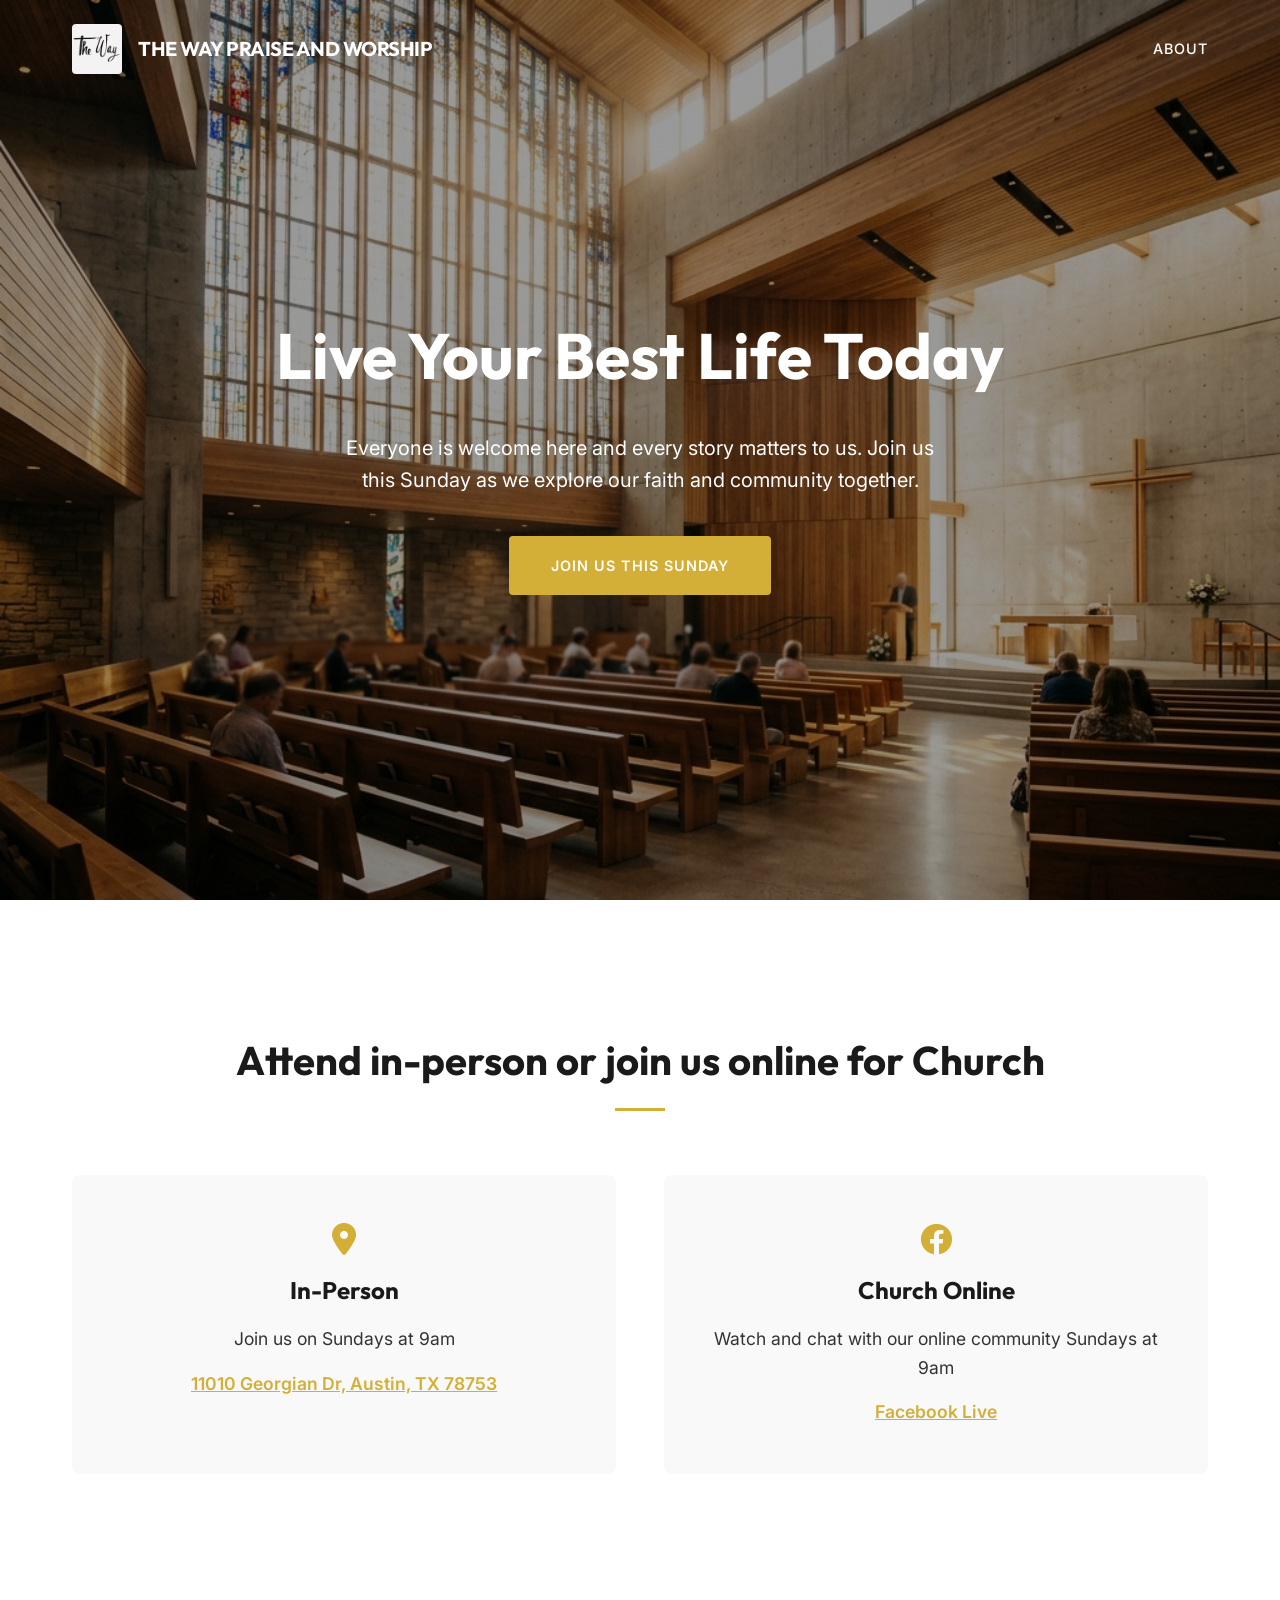
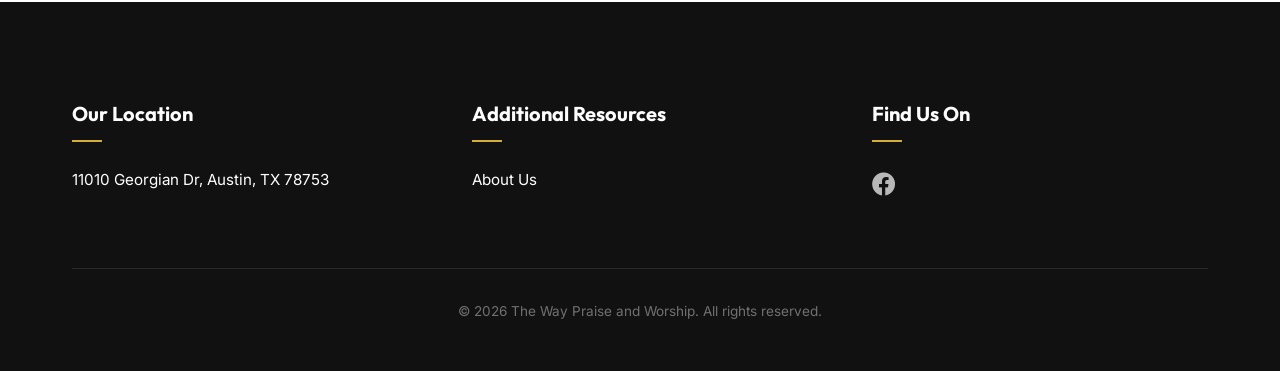
==== index.html @ 5c90290a "Added Dynamic Header" ====
<!DOCTYPE html>
<html lang="en">

<head>
    <meta charset="UTF-8">
    <meta name="viewport" content="width=device-width, initial-scale=1.0">
    <title>The Way Praise and Worship | A Community of Faith</title>
    <meta name="description"
        content="Welcome to The Way Praise and Worship. Join us for worship services, community events, and spiritual growth.">
    <link rel="icon" href="images/favicon/favicon.svg" type="image/svg+xml">
    <link rel="icon" href="images/favicon/favicon.png" type="image/png">
    <link rel="icon" href="images/favicon/favicon.ico">
    <link rel="apple-touch-icon" href="images/favicon/apple-touch-icon.png">
    <link rel="manifest" href="images/favicon/site.webmanifest">
    <link rel="stylesheet" href="styles.css">
    <!-- Font Awesome for social icons -->
    <link rel="stylesheet" href="https://cdnjs.cloudflare.com/ajax/libs/font-awesome/6.0.0/css/all.min.css">
</head>

<body>

    <header id="header">
        <div class="container">
            <nav>
                <a href="#home" class="logo">
                    <img src="images/logo/TheWayLogo.jpg" alt="The Way Praise and Worship Logo" class="logo-img">
                    <span>THE WAY PRAISE AND WORSHIP</span>
                </a>
                <ul class="nav-links">
                    <li><a href="about/index.html">About</a></li>
                </ul>
                <div class="menu-toggle" id="mobile-menu">
                    <i class="fas fa-bars"></i>
                </div>
            </nav>
        </div>
    </header>

    <main>
        <!-- Hero Section -->
        <section class="hero" id="home">
            <div class="container">
                <div class="hero-content">
                    <h1>Live Your Best Life Today</h1>
                    <p>Everyone is welcome here and every story matters to us. Join us this Sunday as we explore
                        our faith and community together.</p>
                    <div class="hero-btns">
                        <a href="#sermons" class="btn">Join Us This Sunday</a>
                    </div>
                </div>
            </div>
        </section>

        <!-- Sermon Times Section -->
        <section class="sermon-times" id="sermons">
            <div class="container">
                <div class="section-title">
                    <h2>Attend in-person or join us online for Church</h2>
                    <span></span>
                </div>
                <div class="times-grid">
                    <div class="time-card">
                        <i class="fa-solid fa-location-dot"
                            style="font-size: 2rem; color: var(--accent-color); margin-bottom: 1rem;"></i>
                        <h3>In-Person</h3>
                        <p>Join us on Sundays at 9am</p>
                        <p style="margin-top: 1rem;">
                            <a href="https://maps.app.goo.gl/FmkVEZk5YENj8SJJ7" target="_blank"
                                style="color: var(--accent-color); font-weight: 600; text-decoration: underline;">
                                11010 Georgian Dr, Austin, TX 78753
                            </a>
                        </p>
                    </div>
                    <div class="time-card">
                        <i class="fa-brands fa-facebook"
                            style="font-size: 2rem; color: var(--accent-color); margin-bottom: 1rem;"></i>
                        <h3>Church Online</h3>
                        <p>Watch and chat with our online community Sundays at 9am</p>
                        <p style="margin-top: 1rem;">
                            <a href="https://www.facebook.com/thewaypraise" target="_blank"
                                style="color: var(--accent-color); font-weight: 600; text-decoration: underline;">
                                Facebook Live
                            </a>
                        </p>
                    </div>
                </div>
            </div>
        </section>


    </main>

    <footer>
        <div class="container">
            <div class="footer-content">
                <div class="footer-col">
                    <h3>Our Location</h3>
                    <a href="https://maps.app.goo.gl/QuTGbRUTS7M2AZpp6" target="_blank" class="hidden-link">
                        11010 Georgian Dr, Austin, TX 78753
                    </a>
                </div>
                <div class="footer-col">
                    <h3>Additional Resources</h3>
                    <a href="about/index.html" class="hidden-link">About Us</a>
                </div>
                <div class="footer-col">
                    <h3>Find Us On</h3>
                    <div class="footer-social">
                        <a href="https://www.facebook.com/thewaypraise/" target="_blank">
                            <i class="fa-brands fa-facebook"></i>
                        </a>
                    </div>
                </div>
            </div>
            <div class="footer-bottom">
                <p>&copy; 2026 The Way Praise and Worship. All rights reserved.</p>
            </div>
        </div>
    </footer>

    <script src="script.js"></script>
</body>

</html>
---- styles.css ----
@import url('https://fonts.googleapis.com/css2?family=Inter:wght@300;400;500;600&family=Outfit:wght@300;400;600;700&display=swap');

:root {
    --primary-color: #1a1a1a;
    --accent-color: #d4af37;
    --text-color: #333333;
    --bg-color: #f9f9f9;
    --white: #ffffff;
    --hero-overlay: rgba(0, 0, 0, 0.4);
    --transition: all 0.3s cubic-bezier(0.4, 0, 0.2, 1);
    --max-width: 1200px;
}

* {
    margin: 0;
    padding: 0;
    box-sizing: border-box;
}

body {
    font-family: 'Inter', sans-serif;
    line-height: 1.6;
    color: var(--text-color);
    background-color: var(--bg-color);
    overflow-x: hidden;
}

h1, h2, h3 {
    font-family: 'Outfit', sans-serif;
    color: var(--primary-color);
}

a {
    text-decoration: none;
    color: inherit;
    transition: var(--transition);
}

ul {
    list-style: none;
}

img {
    max-width: 100%;
}

.container {
    max-width: var(--max-width);
    margin: 0 auto;
    padding: 0 2rem;
}

/* Header */
header {
    position: fixed;
    top: 0;
    left: 0;
    width: 100%;
    z-index: 1000;
    padding: 1.5rem 0;
    transition: var(--transition);
    background: transparent;
}

header.scrolled {
    background: var(--white);
    padding: 1rem 0;
    box-shadow: 0 2px 10px rgba(0,0,0,0.1);
}

nav {
    display: flex;
    justify-content: space-between;
    align-items: center;
}

.logo {
    display: flex;
    align-items: center;
    gap: 1rem;
    font-size: 1.25rem;
    font-weight: 700;
    font-family: 'Outfit', sans-serif;
    color: var(--white);
    letter-spacing: -0.5px;
}

.logo-img {
    height: 50px;
    width: auto;
    border-radius: 4px;
}

header.scrolled .logo {
    color: var(--primary-color);
}

.nav-links {
    display: flex;
    gap: 2rem;
}

.nav-links a {
    font-weight: 500;
    color: var(--white);
    font-size: 0.9rem;
    text-transform: uppercase;
    letter-spacing: 1px;
}

header.scrolled .nav-links a {
    color: var(--primary-color);
}

.nav-links a:hover {
    color: var(--accent-color);
}

/* Hero Section */
.hero {
    height: 100vh;
    background: linear-gradient(var(--hero-overlay), var(--hero-overlay)), url('church_hero.png');
    background-size: cover;
    background-position: center;
    display: flex;
    align-items: center;
    justify-content: center;
    text-align: center;
    color: var(--white);
}

.hero-about {
    background: linear-gradient(var(--hero-overlay), var(--hero-overlay)), url('images/about_hero.png');
    background-size: cover;
    background-position: center;
    height: 60vh;
}

.hero-content h1 {
    font-size: 4rem;
    margin-bottom: 1.5rem;
    color: var(--white);
    font-weight: 700;
}

.hero-content p {
    font-size: 1.25rem;
    margin-bottom: 2.5rem;
    max-width: 600px;
    margin-left: auto;
    margin-right: auto;
}

.btn {
    display: inline-block;
    padding: 1rem 2.5rem;
    background: var(--accent-color);
    color: var(--white);
    border-radius: 4px;
    font-weight: 600;
    text-transform: uppercase;
    letter-spacing: 1px;
    font-size: 0.9rem;
    border: 2px solid var(--accent-color);
}

.btn:hover {
    background: transparent;
    color: var(--white);
}

.btn-outline {
    background: transparent;
    border-color: var(--white);
}

.btn-outline:hover {
    background: var(--white);
    color: var(--primary-color);
}

/* Section Common */
section {
    padding: 8rem 0;
}

.section-title {
    text-align: center;
    margin-bottom: 4rem;
}

/* Compact sections for About page */
.about-beliefs, .about-story {
    padding: 5rem 0;
}

.section-title h2 {
    font-size: 2.5rem;
    margin-bottom: 1rem;
}

.section-title span {
    display: block;
    width: 50px;
    height: 3px;
    background: var(--accent-color);
    margin: 0 auto;
}

/* Sermon Times */
.sermon-times {
    background: var(--white);
}

.times-grid {
    display: grid;
    grid-template-columns: repeat(auto-fit, minmax(300px, 1fr));
    gap: 3rem;
}

.time-card {
    padding: 3rem;
    background: var(--bg-color);
    border-radius: 8px;
    text-align: center;
    transition: var(--transition);
}

.time-card:hover {
    transform: translateY(-10px);
    box-shadow: 0 10px 30px rgba(0,0,0,0.05);
}

.time-card h3 {
    font-size: 1.5rem;
    margin-bottom: 1rem;
}

.time-card p {
    font-size: 1.1rem;
    color: var(--text-color);
}

/* Social Section */
.social-section {
    background: var(--primary-color);
    color: var(--white);
    text-align: center;
}

.social-section h2 {
    color: var(--white);
}

.social-links {
    display: flex;
    justify-content: center;
    gap: 3rem;
    margin-top: 2rem;
}

.social-item {
    display: flex;
    flex-direction: column;
    align-items: center;
    gap: 1rem;
}

.social-icon {
    width: 80px;
    height: 80px;
    background: rgba(255,255,255,0.05);
    border-radius: 50%;
    display: flex;
    align-items: center;
    justify-content: center;
    font-size: 1.5rem;
    transition: var(--transition);
}

.social-item:hover .social-icon {
    background: var(--accent-color);
    transform: scale(1.1);
}

/* Contact Section */
.contact-container {
    display: grid;
    grid-template-columns: 1fr 1fr;
    gap: 4rem;
}

.contact-form {
    display: flex;
    flex-direction: column;
    gap: 1.5rem;
}

.form-group {
    display: flex;
    flex-direction: column;
    gap: 0.5rem;
}

.form-group label {
    font-weight: 600;
    font-size: 0.9rem;
}

.form-group input, .form-group textarea {
    padding: 1rem;
    border: 1px solid #ddd;
    border-radius: 4px;
    font-family: inherit;
    font-size: 1rem;
}

.form-group input:focus, .form-group textarea:focus {
    outline: none;
    border-color: var(--accent-color);
}

.contact-info {
    display: flex;
    flex-direction: column;
    gap: 2rem;
}

.info-item h3 {
    margin-bottom: 0.5rem;
}

/* Footer Refactor */
footer {
    padding: 6rem 0 3rem;
    background: #111;
    color: var(--white);
}

.footer-content {
    display: grid;
    grid-template-columns: repeat(auto-fit, minmax(280px, 1fr));
    gap: 4rem;
    margin-bottom: 4rem;
}

.footer-col h3 {
    color: var(--white);
    font-size: 1.25rem;
    margin-bottom: 1.5rem;
    position: relative;
    padding-bottom: 0.75rem;
}

.footer-col h3::after {
    content: '';
    position: absolute;
    left: 0;
    bottom: 0;
    width: 30px;
    height: 2px;
    background: var(--accent-color);
}

.footer-col p, .footer-col .hidden-link {
    color: rgba(255, 255, 255, 0.7);
    font-size: 0.95rem;
    line-height: 1.8;
}

.hidden-link {
    text-decoration: none !important;
    color: inherit !important;
}

.hidden-link:hover {
    color: var(--accent-color) !important;
}

.footer-social {
    display: flex;
    align-items: center;
    gap: 1rem;
    margin-top: 1rem;
}

.footer-social a {
    font-size: 1.5rem;
    color: rgba(255, 255, 255, 0.7);
    transition: var(--transition);
}

.footer-social a:hover {
    color: var(--accent-color);
    transform: translateY(-3px);
}

/* Truths Grid (About Page) */
.truths-grid {
    display: flex;
    flex-wrap: wrap;
    justify-content: center;
    gap: 2rem;
    margin-top: 3rem;
}

.truth-card {
    flex: 1 1 300px;
    max-width: 350px;
    background: var(--white);
    padding: 3rem 2rem;
    border-radius: 12px;
    box-shadow: 0 4px 20px rgba(0,0,0,0.03);
    border: 1px solid rgba(0,0,0,0.05);
    transition: var(--transition);
    display: flex;
    align-items: center;
    justify-content: center;
    text-align: center;
}

.truth-card:hover {
    transform: translateY(-5px);
    box-shadow: 0 10px 40px rgba(0,0,0,0.08);
    border-color: var(--accent-color);
}

.truth-card p {
    font-size: 1.15rem;
    font-weight: 500;
    color: var(--primary-color);
    margin: 0;
    line-height: 1.6;
}

.footer-bottom {
    padding-top: 2rem;
    border-top: 1px solid rgba(255, 255, 255, 0.1);
    text-align: center;
    color: rgba(255, 255, 255, 0.4);
    font-size: 0.85rem;
}

/* Mobile Menu Toggle */
.menu-toggle {
    display: none;
    font-size: 1.5rem;
    cursor: pointer;
    color: var(--white);
    transition: var(--transition);
}

header.scrolled .menu-toggle {
    color: var(--primary-color);
}

/* Responsive */
@media (max-width: 768px) {
    .menu-toggle {
        display: block;
    }

    .nav-links {
        position: absolute;
        top: 100%;
        left: 0;
        width: 100%;
        background: var(--white);
        flex-direction: column;
        gap: 0;
        box-shadow: 0 10px 15px rgba(0,0,0,0.1);
        max-height: 0;
        overflow: hidden;
        transition: all 0.4s cubic-bezier(0.4, 0, 0.2, 1);
        opacity: 0;
        pointer-events: none;
    }

    /* Transparent header needs dark text in mobile menu for readability */
    .nav-links a {
        color: var(--primary-color);
        padding: 1.5rem 2rem;
        width: 100%;
        border-bottom: 1px solid rgba(0,0,0,0.05);
    }

    .nav-links.active {
        max-height: 300px;
        opacity: 1;
        pointer-events: auto;
    }

    header:not(.scrolled) .nav-links {
        /* Optional: adjust background if header is transparent */
        background: var(--white);
    }

    .contact-container {
        grid-template-columns: 1fr;
    }
    .hero-content h1 {
        font-size: 2.5rem;
    }
    .footer-content {
        gap: 3rem;
        text-align: center;
    }
    .footer-col h3::after {
        left: 50%;
        transform: translateX(-50%);
    }
    .footer-social {
        justify-content: center;
    }
}
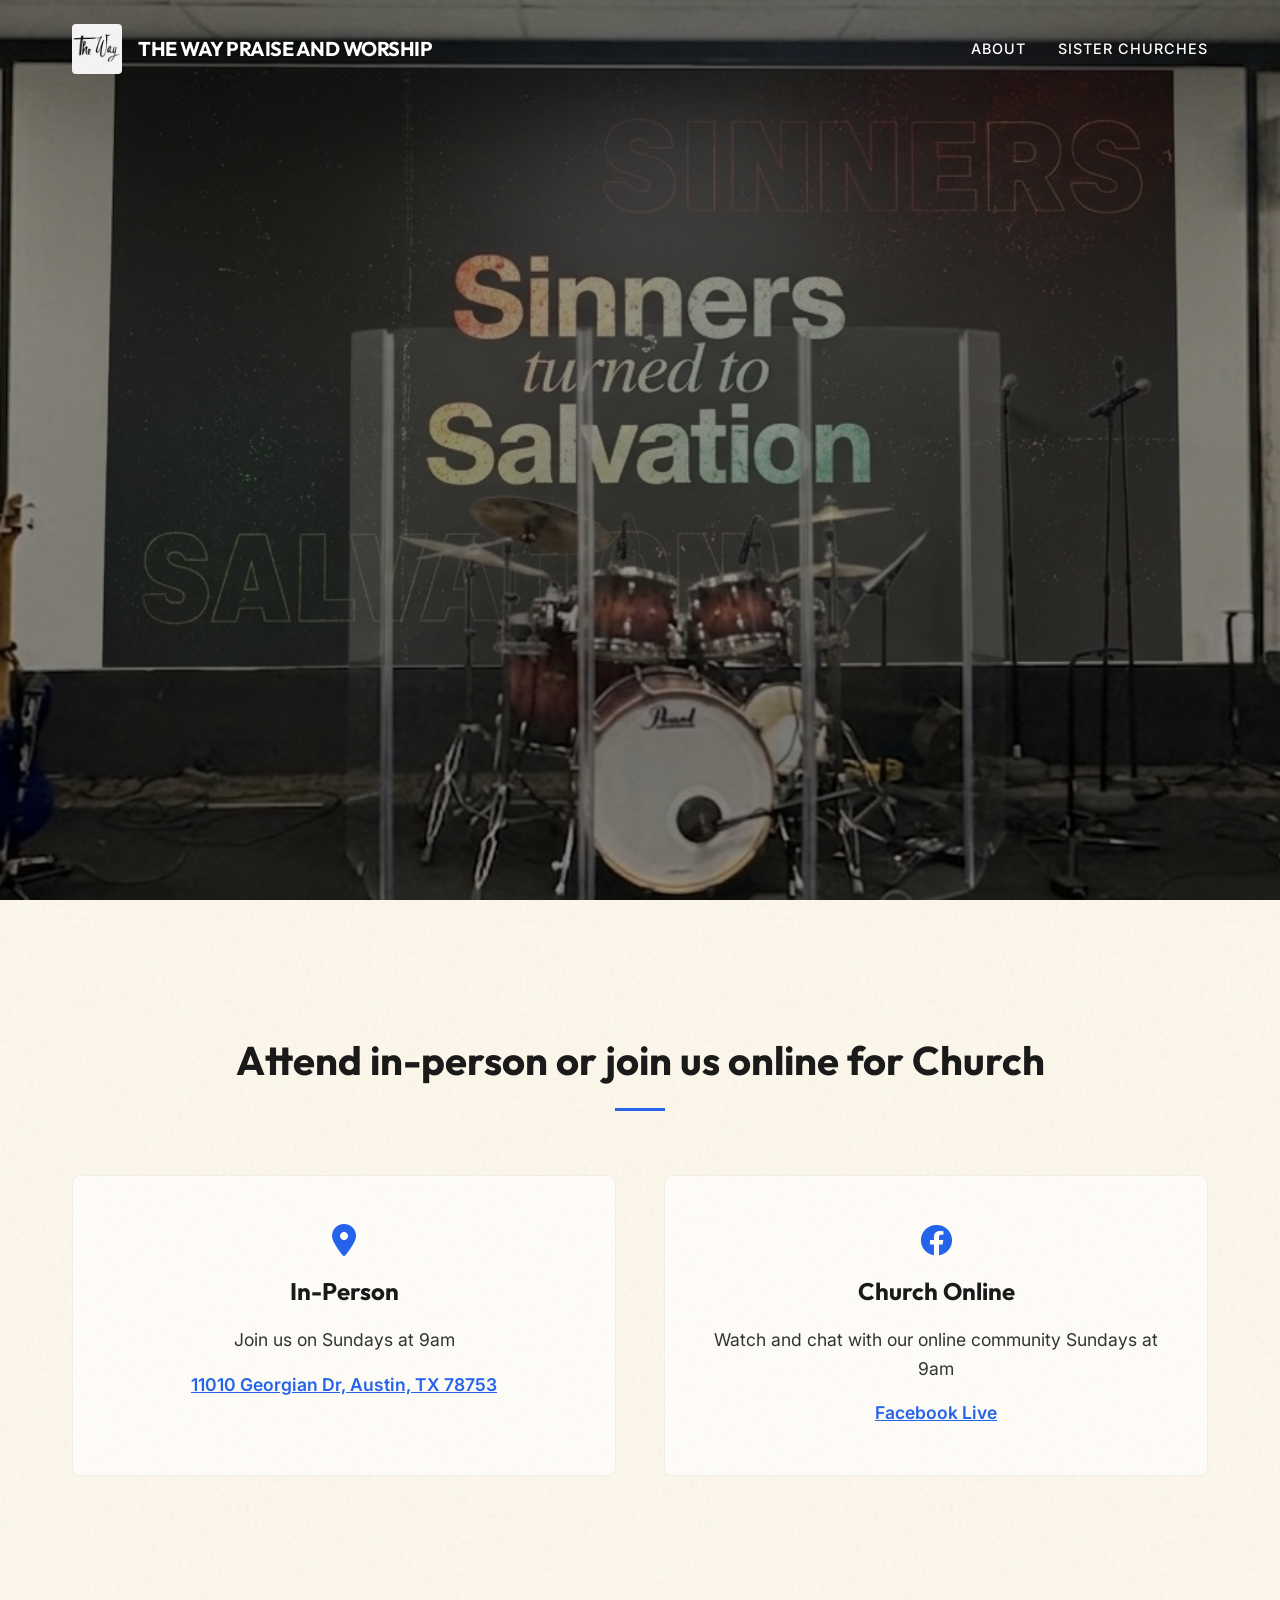
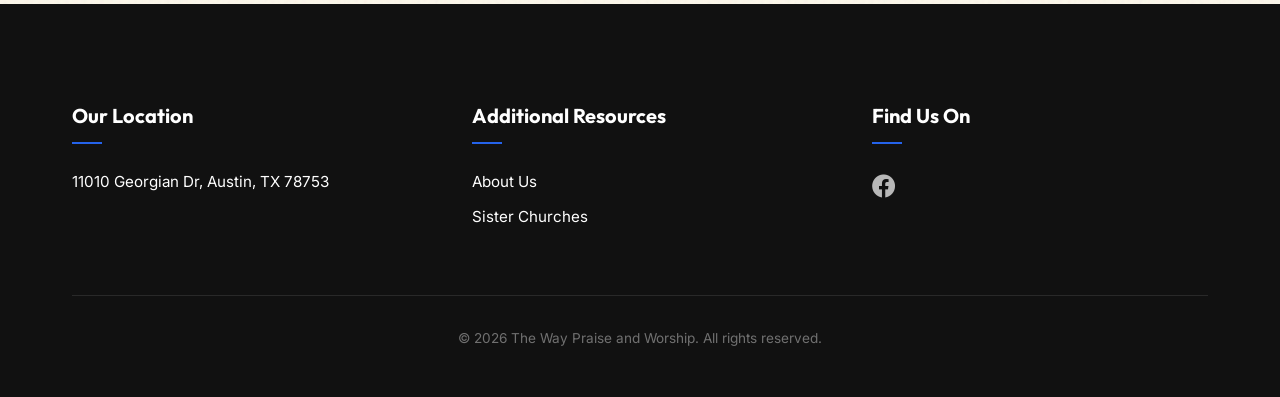
==== commit 50e5687b: "Changed background & url routing" ====
--- a/index.html
+++ b/index.html
@@ -27,7 +27,8 @@
                     <span>THE WAY PRAISE AND WORSHIP</span>
                 </a>
                 <ul class="nav-links">
-                    <li><a href="about/index.html">About</a></li>
+                    <li><a href="/about">About</a></li>
+                    <li><a href="/sister-churches">Sister Churches</a></li>
                 </ul>
                 <div class="menu-toggle" id="mobile-menu">
                     <i class="fas fa-bars"></i>
@@ -41,12 +42,12 @@
         <section class="hero" id="home">
             <div class="container">
                 <div class="hero-content">
-                    <h1>Live Your Best Life Today</h1>
+                    <!-- <h1>Live Your Best Life Today</h1>
                     <p>Everyone is welcome here and every story matters to us. Join us this Sunday as we explore
                         our faith and community together.</p>
                     <div class="hero-btns">
                         <a href="#sermons" class="btn">Join Us This Sunday</a>
-                    </div>
+                    </div> -->
                 </div>
             </div>
         </section>
@@ -59,7 +60,7 @@
                     <span></span>
                 </div>
                 <div class="times-grid">
-                    <div class="time-card">
+                    <div class="time-card reveal">
                         <i class="fa-solid fa-location-dot"
                             style="font-size: 2rem; color: var(--accent-color); margin-bottom: 1rem;"></i>
                         <h3>In-Person</h3>
@@ -71,7 +72,7 @@
                             </a>
                         </p>
                     </div>
-                    <div class="time-card">
+                    <div class="time-card reveal">
                         <i class="fa-brands fa-facebook"
                             style="font-size: 2rem; color: var(--accent-color); margin-bottom: 1rem;"></i>
                         <h3>Church Online</h3>
@@ -101,7 +102,8 @@
                 </div>
                 <div class="footer-col">
                     <h3>Additional Resources</h3>
-                    <a href="about/index.html" class="hidden-link">About Us</a>
+                    <a href="/about" class="hidden-link">About Us</a><br>
+                    <a href="/sister-churches" class="hidden-link" style="margin-top: 0.5rem; display: inline-block;">Sister Churches</a>
                 </div>
                 <div class="footer-col">
                     <h3>Find Us On</h3>
--- a/styles.css
+++ b/styles.css
@@ -2,13 +2,14 @@
 
 :root {
     --primary-color: #1a1a1a;
-    --accent-color: #d4af37;
+    --accent-color: #2563eb;
     --text-color: #333333;
     --bg-color: #f9f9f9;
     --white: #ffffff;
     --hero-overlay: rgba(0, 0, 0, 0.4);
     --transition: all 0.3s cubic-bezier(0.4, 0, 0.2, 1);
     --max-width: 1200px;
+    --parchment-bg: #fdf8eb url("data:image/svg+xml,%3Csvg viewBox='0 0 200 200' xmlns='http://www.w3.org/2000/svg'%3E%3Cfilter id='noiseFilter'%3E%3CfeTurbulence type='fractalNoise' baseFrequency='0.8' numOctaves='3' stitchTiles='stitch'/%3E%3C/filter%3E%3Crect width='100%25' height='100%25' filter='url(%23noiseFilter)' opacity='0.08'/%3E%3C/svg%3E");
 }
 
 * {
@@ -22,6 +23,7 @@
     line-height: 1.6;
     color: var(--text-color);
     background-color: var(--bg-color);
+    background: var(--parchment-bg);
     overflow-x: hidden;
 }
 
@@ -63,7 +65,7 @@
 }
 
 header.scrolled {
-    background: var(--white);
+    background: var(--parchment-bg);
     padding: 1rem 0;
     box-shadow: 0 2px 10px rgba(0,0,0,0.1);
 }
@@ -119,21 +121,40 @@
 /* Hero Section */
 .hero {
     height: 100vh;
-    background: linear-gradient(var(--hero-overlay), var(--hero-overlay)), url('church_hero.png');
+    background: linear-gradient(var(--hero-overlay), var(--hero-overlay)), url('images/scenes/stage.jpg');
     background-size: cover;
     background-position: center;
     display: flex;
-    align-items: center;
+    align-items: flex-end;
     justify-content: center;
     text-align: center;
     color: var(--white);
+    padding-bottom: 6vh;
 }
 
 .hero-about {
-    background: linear-gradient(var(--hero-overlay), var(--hero-overlay)), url('images/about_hero.png');
+    background: linear-gradient(var(--hero-overlay), var(--hero-overlay)), url('images/scenes/turf.jpg');
     background-size: cover;
     background-position: center;
     height: 60vh;
+}
+
+.hero-sister-churches {
+    background: linear-gradient(var(--hero-overlay), var(--hero-overlay)), url('images/scenes/sisterchurch.jpg');
+    background-size: cover;
+    background-position: center;
+    height: 60vh;
+    position: relative;
+}
+
+.hero-attribution {
+    position: absolute;
+    bottom: 15px;
+    right: 20px;
+    font-size: 0.8rem;
+    color: rgba(255, 255, 255, 0.7);
+    font-weight: 300;
+    pointer-events: none;
 }
 
 .hero-content h1 {
@@ -209,7 +230,7 @@
 
 /* Sermon Times */
 .sermon-times {
-    background: var(--white);
+    background: var(--parchment-bg);
 }
 
 .times-grid {
@@ -220,7 +241,8 @@
 
 .time-card {
     padding: 3rem;
-    background: var(--bg-color);
+    background: rgba(255, 255, 255, 0.6);
+    border: 1px solid rgba(0,0,0,0.05);
     border-radius: 8px;
     text-align: center;
     transition: var(--transition);
@@ -407,7 +429,7 @@
 .truth-card {
     flex: 1 1 300px;
     max-width: 350px;
-    background: var(--white);
+    background: rgba(255, 255, 255, 0.6);
     padding: 3rem 2rem;
     border-radius: 12px;
     box-shadow: 0 4px 20px rgba(0,0,0,0.03);
@@ -513,3 +535,15 @@
         justify-content: center;
     }
 }
+
+/* Scroll Reveal Animations */
+.reveal {
+    opacity: 0;
+    transform: translateY(100px) scale(0.95);
+    transition: all 1.2s cubic-bezier(0.175, 0.885, 0.32, 1.275);
+}
+
+.reveal.active {
+    opacity: 1;
+    transform: translateY(0) scale(1);
+}
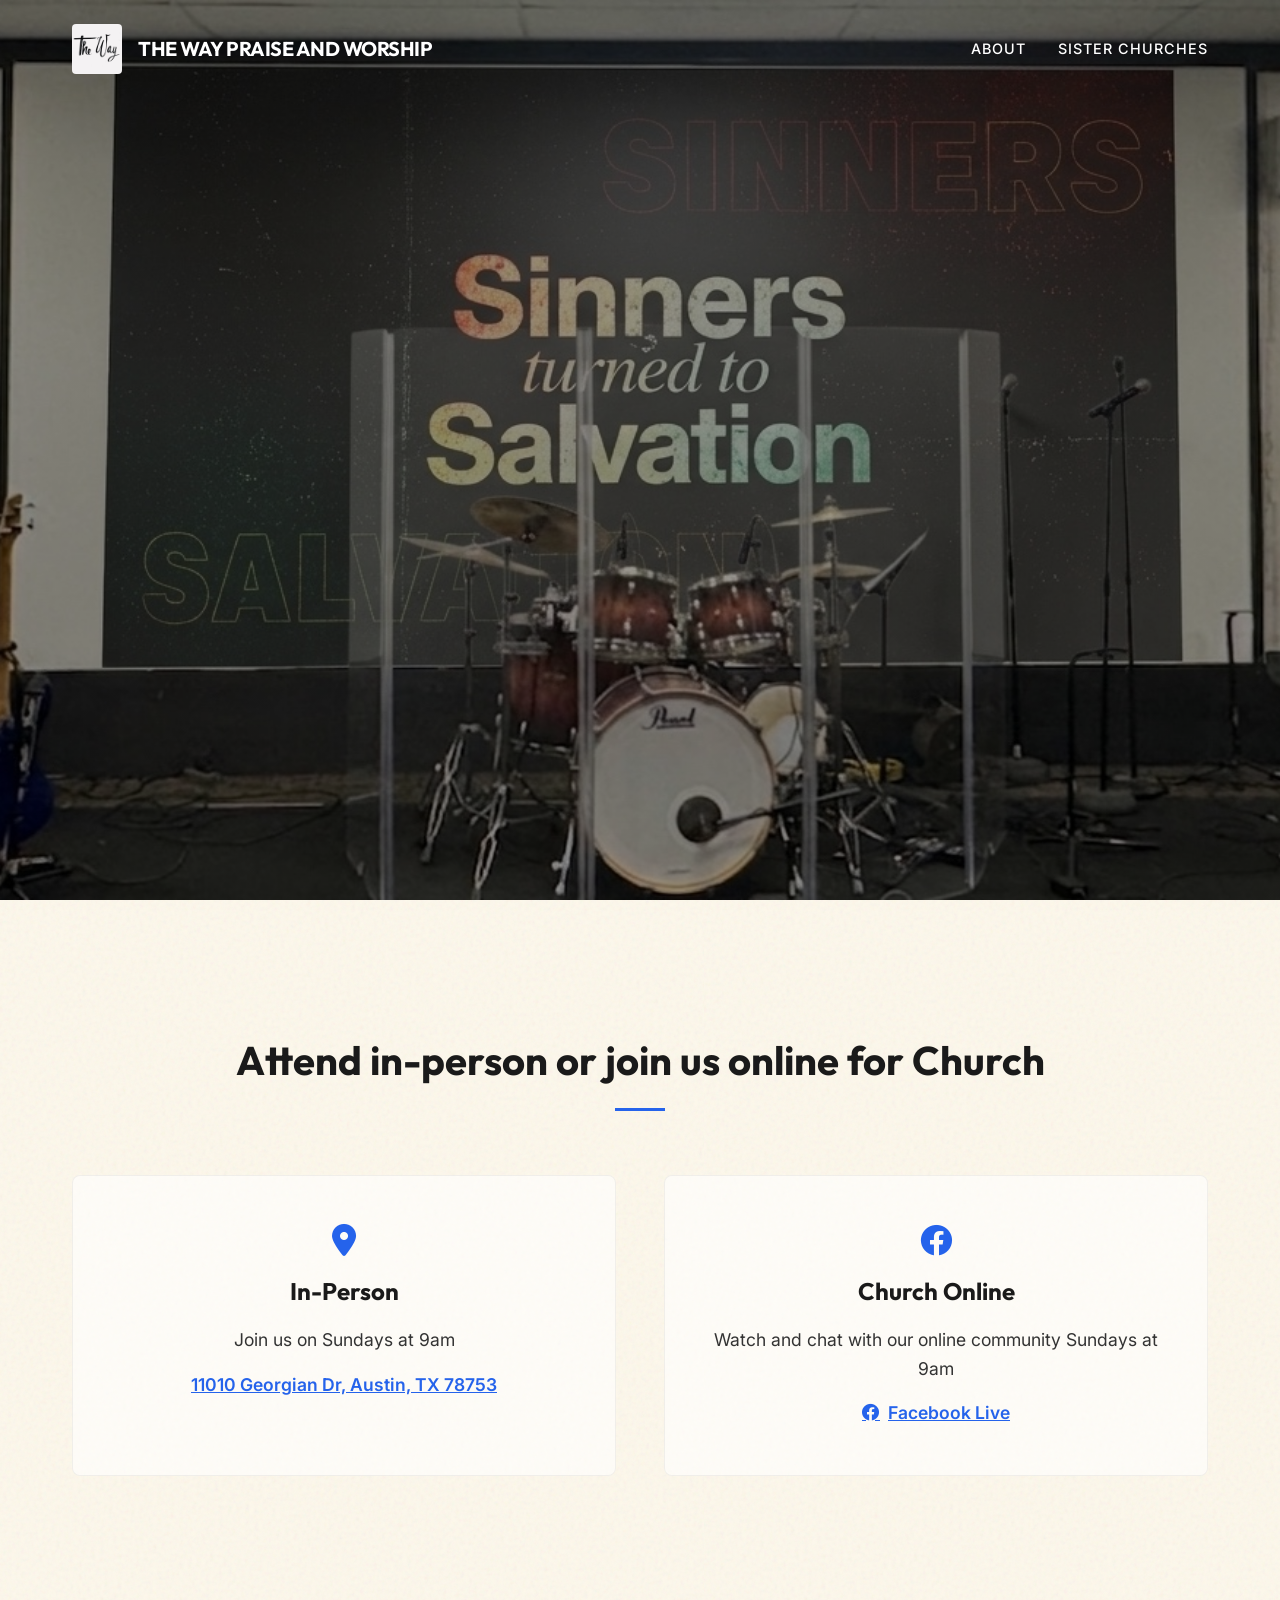
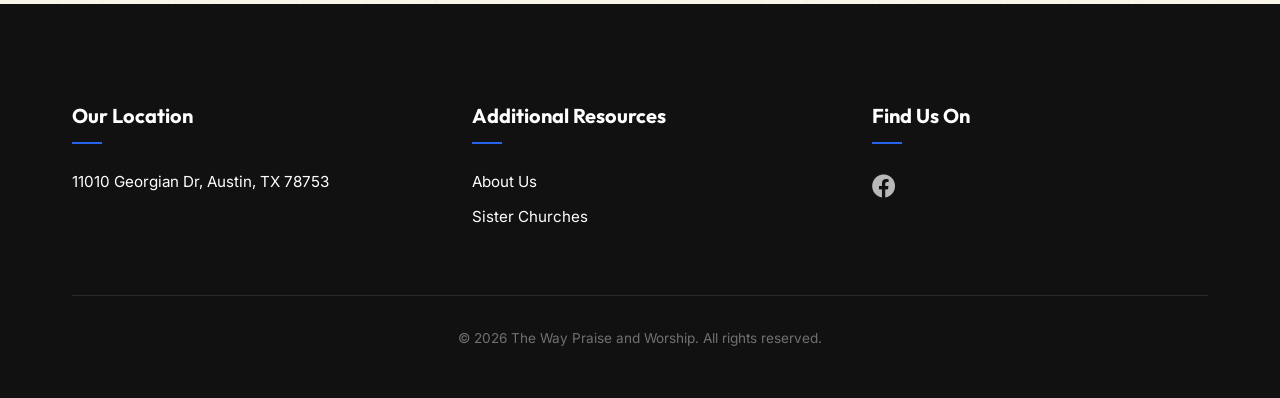
==== commit b13b124f: "facebook logo" ====
--- a/index.html
+++ b/index.html
@@ -79,8 +79,8 @@
                         <p>Watch and chat with our online community Sundays at 9am</p>
                         <p style="margin-top: 1rem;">
                             <a href="https://www.facebook.com/thewaypraise" target="_blank"
-                                style="color: var(--accent-color); font-weight: 600; text-decoration: underline;">
-                                Facebook Live
+                                style="color: var(--accent-color); font-weight: 600; text-decoration: underline; display: inline-flex; align-items: center; gap: 0.5rem;">
+                                <i class="fa-brands fa-facebook"></i> Facebook Live
                             </a>
                         </p>
                     </div>
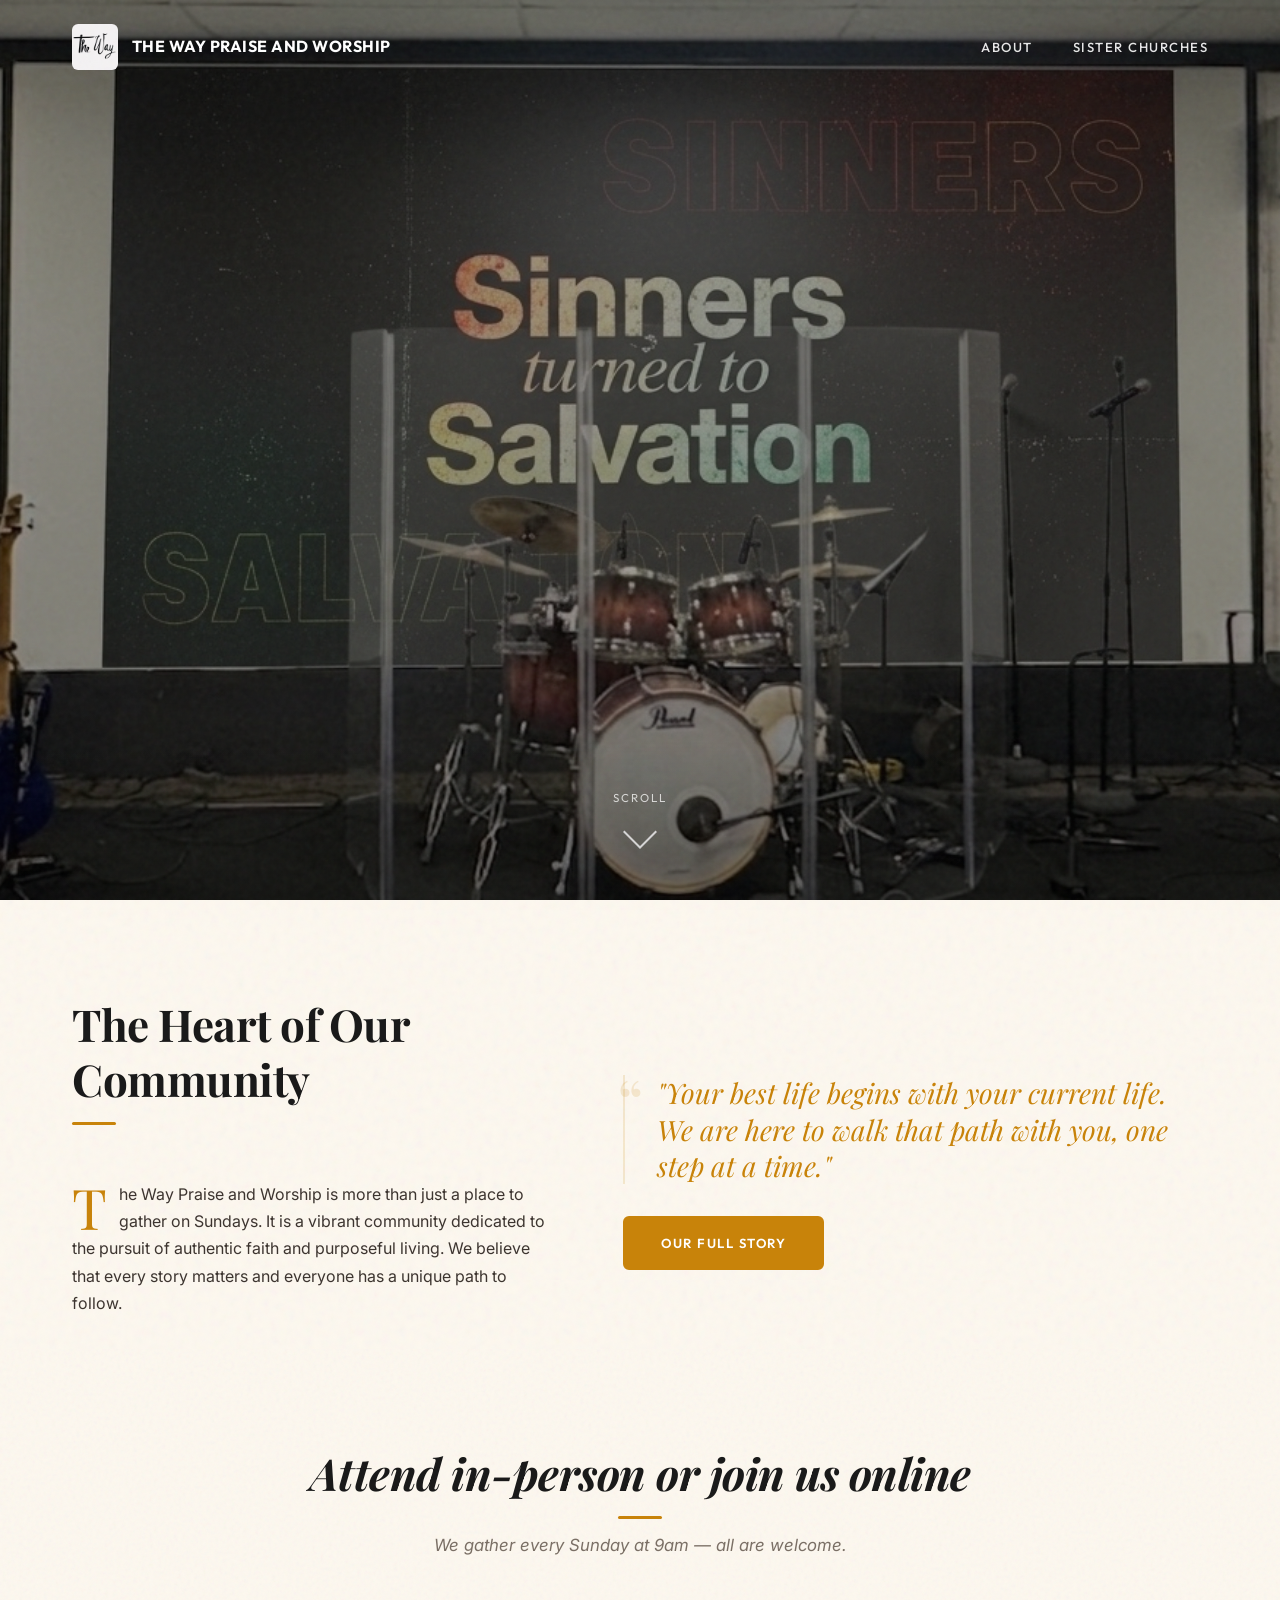
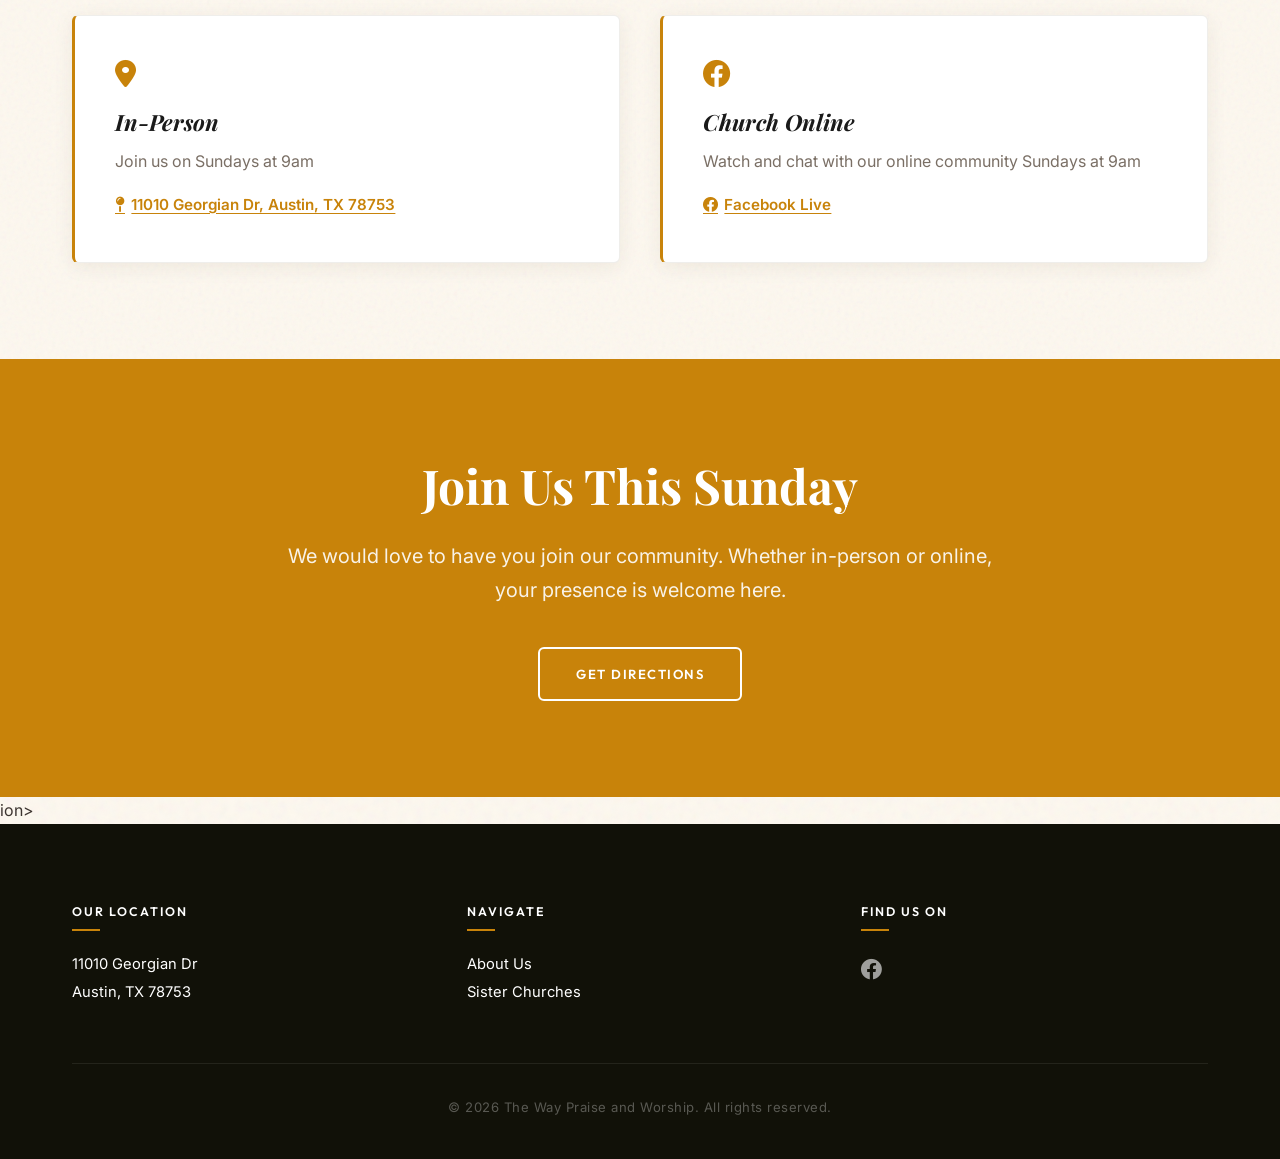
==== commit 7bf55e83: "Test antigravity kit" ====
--- a/index.html
+++ b/index.html
@@ -6,14 +6,13 @@
     <meta name="viewport" content="width=device-width, initial-scale=1.0">
     <title>The Way Praise and Worship | A Community of Faith</title>
     <meta name="description"
-        content="Welcome to The Way Praise and Worship. Join us for worship services, community events, and spiritual growth.">
+        content="Welcome to The Way Praise and Worship. Join us for worship services, community events, and spiritual growth in Austin, TX.">
     <link rel="icon" href="images/favicon/favicon.svg" type="image/svg+xml">
     <link rel="icon" href="images/favicon/favicon.png" type="image/png">
     <link rel="icon" href="images/favicon/favicon.ico">
     <link rel="apple-touch-icon" href="images/favicon/apple-touch-icon.png">
     <link rel="manifest" href="images/favicon/site.webmanifest">
     <link rel="stylesheet" href="styles.css">
-    <!-- Font Awesome for social icons -->
     <link rel="stylesheet" href="https://cdnjs.cloudflare.com/ajax/libs/font-awesome/6.0.0/css/all.min.css">
 </head>
 
@@ -22,7 +21,7 @@
     <header id="header">
         <div class="container">
             <nav>
-                <a href="#home" class="logo">
+                <a href="/" class="logo">
                     <img src="images/logo/TheWayLogo.jpg" alt="The Way Praise and Worship Logo" class="logo-img">
                     <span>THE WAY PRAISE AND WORSHIP</span>
                 </a>
@@ -38,56 +37,84 @@
     </header>
 
     <main>
-        <!-- Hero Section -->
+        <!-- Hero Section — image contains embedded text; scroll cue guides the reader down -->
         <section class="hero" id="home">
-            <div class="container">
-                <div class="hero-content">
-                    <!-- <h1>Live Your Best Life Today</h1>
-                    <p>Everyone is welcome here and every story matters to us. Join us this Sunday as we explore
-                        our faith and community together.</p>
-                    <div class="hero-btns">
-                        <a href="#sermons" class="btn">Join Us This Sunday</a>
-                    </div> -->
-                </div>
-            </div>
+            <a href="#sermons" class="scroll-cue" id="scroll-cue-btn">
+                <span>Scroll</span>
+                <div class="scroll-cue__chevron"></div>
+            </a>
         </section>
 
-        <!-- Sermon Times Section -->
-        <section class="sermon-times" id="sermons">
+        <!-- Mission & Heart Section -->
+        <section class="mission-heart">
             <div class="container">
-                <div class="section-title">
-                    <h2>Attend in-person or join us online for Church</h2>
-                    <span></span>
-                </div>
-                <div class="times-grid">
-                    <div class="time-card reveal">
-                        <i class="fa-solid fa-location-dot"
-                            style="font-size: 2rem; color: var(--accent-color); margin-bottom: 1rem;"></i>
-                        <h3>In-Person</h3>
-                        <p>Join us on Sundays at 9am</p>
-                        <p style="margin-top: 1rem;">
-                            <a href="https://maps.app.goo.gl/FmkVEZk5YENj8SJJ7" target="_blank"
-                                style="color: var(--accent-color); font-weight: 600; text-decoration: underline;">
-                                11010 Georgian Dr, Austin, TX 78753
-                            </a>
+                <div class="asymmetric-layout">
+                    <div class="reveal">
+                        <div class="section-title">
+                            <h2 style="font-style: normal;">The Heart of Our Community</h2>
+                            <span class="accent-bar"></span>
+                        </div>
+                        <p class="drop-cap">
+                            The Way Praise and Worship is more than just a place to gather on Sundays. It is a vibrant community dedicated to the pursuit of authentic faith and purposeful living. We believe that every story matters and everyone has a unique path to follow.
                         </p>
                     </div>
-                    <div class="time-card reveal">
-                        <i class="fa-brands fa-facebook"
-                            style="font-size: 2rem; color: var(--accent-color); margin-bottom: 1rem;"></i>
-                        <h3>Church Online</h3>
-                        <p>Watch and chat with our online community Sundays at 9am</p>
-                        <p style="margin-top: 1rem;">
-                            <a href="https://www.facebook.com/thewaypraise" target="_blank"
-                                style="color: var(--accent-color); font-weight: 600; text-decoration: underline; display: inline-flex; align-items: center; gap: 0.5rem;">
-                                <i class="fa-brands fa-facebook"></i> Facebook Live
-                            </a>
-                        </p>
+                    <div class="reveal">
+                        <blockquote class="floating-quote">
+                            "Your best life begins with your current life. We are here to walk that path with you, one step at a time."
+                        </blockquote>
+                        <div style="margin-top: 2rem;">
+                            <a href="/about" class="btn">Our Full Story</a>
+                        </div>
                     </div>
                 </div>
             </div>
         </section>
 
+        <!-- Service Times Section -->
+        <section class="sermon-times" id="sermons">
+            <div class="container">
+                <div class="section-title">
+                    <h2>Attend in-person or join us online</h2>
+                    <span class="accent-bar"></span>
+                    <p class="section-subtitle">We gather every Sunday at 9am — all are welcome.</p>
+                </div>
+                <div class="times-grid">
+                    <div class="time-card reveal">
+                        <i class="fa-solid fa-location-dot card-icon"></i>
+                        <h3>In-Person</h3>
+                        <p>Join us on Sundays at 9am</p>
+                        <a href="https://maps.app.goo.gl/FmkVEZk5YENj8SJJ7" target="_blank" class="card-link">
+                            <i class="fa-solid fa-map-pin"></i>
+                            11010 Georgian Dr, Austin, TX 78753
+                        </a>
+                    </div>
+                    <div class="time-card reveal">
+                        <i class="fa-brands fa-facebook card-icon"></i>
+                        <h3>Church Online</h3>
+                        <p>Watch and chat with our online community Sundays at 9am</p>
+                        <a href="https://www.facebook.com/thewaypraise" target="_blank" class="card-link">
+                            <i class="fa-brands fa-facebook"></i>
+                            Facebook Live
+                        </a>
+                    </div>
+                </div>
+            </div>
+        </section>
+
+        <!-- Join Us CTA -->
+        <section class="join-cta">
+            <div class="container">
+                <div class="reveal">
+                    <h2>Join Us This Sunday</h2>
+                    <p>
+                        We would love to have you join our community. Whether in-person or online, your presence is welcome here.
+                    </p>
+                    <a href="https://maps.app.goo.gl/FmkVEZk5YENj8SJJ7" target="_blank" class="btn btn-outline">
+                        Get Directions
+                    </a>
+                </div>
+            </div>
+        </section>ion>
 
     </main>
 
@@ -97,18 +124,18 @@
                 <div class="footer-col">
                     <h3>Our Location</h3>
                     <a href="https://maps.app.goo.gl/QuTGbRUTS7M2AZpp6" target="_blank" class="hidden-link">
-                        11010 Georgian Dr, Austin, TX 78753
+                        11010 Georgian Dr<br>Austin, TX 78753
                     </a>
                 </div>
                 <div class="footer-col">
-                    <h3>Additional Resources</h3>
-                    <a href="/about" class="hidden-link">About Us</a><br>
-                    <a href="/sister-churches" class="hidden-link" style="margin-top: 0.5rem; display: inline-block;">Sister Churches</a>
+                    <h3>Navigate</h3>
+                    <a href="/about" class="hidden-link">About Us</a>
+                    <a href="/sister-churches" class="hidden-link">Sister Churches</a>
                 </div>
                 <div class="footer-col">
                     <h3>Find Us On</h3>
                     <div class="footer-social">
-                        <a href="https://www.facebook.com/thewaypraise/" target="_blank">
+                        <a href="https://www.facebook.com/thewaypraise/" target="_blank" aria-label="Facebook">
                             <i class="fa-brands fa-facebook"></i>
                         </a>
                     </div>
--- a/styles.css
+++ b/styles.css
@@ -1,18 +1,32 @@
-@import url('https://fonts.googleapis.com/css2?family=Inter:wght@300;400;500;600&family=Outfit:wght@300;400;600;700&display=swap');
-
+@import url('https://fonts.googleapis.com/css2?family=Inter:wght@300;400;500;600&family=Outfit:wght@300;400;600;700&family=Playfair+Display:ital,wght@0,700;1,400&display=swap');
+
+/* =============================================
+   Design Tokens
+   ============================================= */
 :root {
-    --primary-color: #1a1a1a;
-    --accent-color: #2563eb;
-    --text-color: #333333;
-    --bg-color: #f9f9f9;
-    --white: #ffffff;
-    --hero-overlay: rgba(0, 0, 0, 0.4);
-    --transition: all 0.3s cubic-bezier(0.4, 0, 0.2, 1);
-    --max-width: 1200px;
-    --parchment-bg: #fdf8eb url("data:image/svg+xml,%3Csvg viewBox='0 0 200 200' xmlns='http://www.w3.org/2000/svg'%3E%3Cfilter id='noiseFilter'%3E%3CfeTurbulence type='fractalNoise' baseFrequency='0.8' numOctaves='3' stitchTiles='stitch'/%3E%3C/filter%3E%3Crect width='100%25' height='100%25' filter='url(%23noiseFilter)' opacity='0.08'/%3E%3C/svg%3E");
-}
-
-* {
+    --primary-color:  #1a1a1a;
+    --accent-color:   #c8830a;
+    --accent-light:   #f0a830;
+    --accent-dim:     rgba(200, 131, 10, 0.15);
+    --text-color:     #3d3530;
+    --text-muted:     #7a6f65;
+    --bg-color:       #fdf8ef;
+    --white:          #ffffff;
+    --hero-overlay:   rgba(0, 0, 0, 0.38);
+    --transition:     all 0.3s cubic-bezier(0.4, 0, 0.2, 1);
+    --max-width:      1200px;
+    --parchment-bg:   #fdf8ef url("data:image/svg+xml,%3Csvg viewBox='0 0 200 200' xmlns='http://www.w3.org/2000/svg'%3E%3Cfilter id='noiseFilter'%3E%3CfeTurbulence type='fractalNoise' baseFrequency='0.75' numOctaves='4' stitchTiles='stitch'/%3E%3C/filter%3E%3Crect width='100%25' height='100%25' filter='url(%23noiseFilter)' opacity='0.06'/%3E%3C/svg%3E");
+    --grain-overlay:  url("data:image/svg+xml,%3Csvg viewBox='0 0 200 200' xmlns='http://www.w3.org/2000/svg'%3E%3Cfilter id='noiseFilter'%3E%3CfeTurbulence type='fractalNoise' baseFrequency='0.65' numOctaves='3' stitchTiles='stitch'/%3E%3C/filter%3E%3Crect width='100%25' height='100%25' filter='url(%23noiseFilter)' opacity='0.04'/%3E%3C/svg%3E");
+    --card-shadow:    0 4px 20px rgba(60, 40, 10, 0.07);
+    --card-shadow-hover: 0 16px 40px rgba(60, 40, 10, 0.13);
+    --border-subtle:  1px solid rgba(60, 40, 10, 0.08);
+    --radius:         6px;
+}
+
+/* =============================================
+   Base Reset
+   ============================================= */
+*, *::before, *::after {
     margin: 0;
     padding: 0;
     box-sizing: border-box;
@@ -20,16 +34,29 @@
 
 body {
     font-family: 'Inter', sans-serif;
-    line-height: 1.6;
+    line-height: 1.7;
     color: var(--text-color);
-    background-color: var(--bg-color);
     background: var(--parchment-bg);
     overflow-x: hidden;
-}
-
-h1, h2, h3 {
-    font-family: 'Outfit', sans-serif;
+    position: relative;
+}
+
+body::after {
+    content: '';
+    position: fixed;
+    top: 0;
+    left: 0;
+    width: 100%;
+    height: 100%;
+    background-image: var(--grain-overlay);
+    pointer-events: none;
+    z-index: 9999;
+}
+
+h1, h2, h3, h4 {
+    font-family: 'Playfair Display', Georgia, serif;
     color: var(--primary-color);
+    line-height: 1.25;
 }
 
 a {
@@ -38,21 +65,94 @@
     transition: var(--transition);
 }
 
-ul {
-    list-style: none;
-}
-
-img {
-    max-width: 100%;
-}
-
+ul { list-style: none; }
+
+img { max-width: 100%; }
+
+/* =============================================
+   Layout
+   ============================================= */
 .container {
     max-width: var(--max-width);
     margin: 0 auto;
     padding: 0 2rem;
 }
 
-/* Header */
+section {
+    padding: 6rem 0;
+}
+
+/* =============================================
+   Typography Utilities
+   ============================================= */
+.section-title {
+    text-align: center;
+    margin-bottom: 3.5rem;
+}
+
+.section-title h2 {
+    font-size: clamp(1.9rem, 4vw, 2.75rem);
+    margin-bottom: 1rem;
+    font-style: italic;
+    font-weight: 700;
+    letter-spacing: -0.5px;
+}
+
+.section-title .accent-bar {
+    display: block;
+    width: 44px;
+    height: 3px;
+    background: var(--accent-color);
+    margin: 0 auto;
+    border-radius: 2px;
+}
+
+.section-subtitle {
+    font-size: 1.05rem;
+    color: var(--text-muted);
+    margin-top: 0.75rem;
+    font-style: italic;
+}
+
+/* =============================================
+   Buttons
+   ============================================= */
+.btn {
+    display: inline-block;
+    padding: 0.85rem 2.25rem;
+    background: var(--accent-color);
+    color: var(--white);
+    border-radius: var(--radius);
+    font-weight: 600;
+    font-family: 'Outfit', sans-serif;
+    text-transform: uppercase;
+    letter-spacing: 1.5px;
+    font-size: 0.82rem;
+    border: 2px solid var(--accent-color);
+    transition: var(--transition);
+}
+
+.btn:hover {
+    background: var(--accent-light);
+    color: var(--white);
+    border-color: var(--accent-light);
+    transform: translateY(-2px);
+    box-shadow: 0 8px 25px rgba(200, 131, 10, 0.2);
+}
+
+.btn-outline {
+    background: transparent;
+    border-color: var(--white);
+}
+
+.btn-outline:hover {
+    background: var(--white);
+    color: var(--primary-color);
+}
+
+/* =============================================
+   Header / Navigation
+   ============================================= */
 header {
     position: fixed;
     top: 0;
@@ -65,9 +165,10 @@
 }
 
 header.scrolled {
-    background: var(--parchment-bg);
+    background: var(--bg-color);
     padding: 1rem 0;
-    box-shadow: 0 2px 10px rgba(0,0,0,0.1);
+    box-shadow: 0 2px 20px rgba(60, 40, 10, 0.1);
+    border-bottom: 1px solid rgba(60, 40, 10, 0.06);
 }
 
 nav {
@@ -79,18 +180,19 @@
 .logo {
     display: flex;
     align-items: center;
-    gap: 1rem;
-    font-size: 1.25rem;
+    gap: 0.85rem;
+    font-size: 1rem;
     font-weight: 700;
     font-family: 'Outfit', sans-serif;
     color: var(--white);
-    letter-spacing: -0.5px;
+    letter-spacing: 0.5px;
+    text-transform: uppercase;
 }
 
 .logo-img {
-    height: 50px;
+    height: 46px;
     width: auto;
-    border-radius: 4px;
+    border-radius: var(--radius);
 }
 
 header.scrolled .logo {
@@ -99,136 +201,188 @@
 
 .nav-links {
     display: flex;
-    gap: 2rem;
+    gap: 2.5rem;
+    align-items: center;
 }
 
 .nav-links a {
+    font-family: 'Outfit', sans-serif;
     font-weight: 500;
-    color: var(--white);
-    font-size: 0.9rem;
+    color: rgba(255, 255, 255, 0.9);
+    font-size: 0.82rem;
     text-transform: uppercase;
-    letter-spacing: 1px;
+    letter-spacing: 1.5px;
+    position: relative;
+    padding-bottom: 3px;
+}
+
+.nav-links a::after {
+    content: '';
+    position: absolute;
+    bottom: 0;
+    left: 0;
+    width: 0;
+    height: 2px;
+    background: var(--accent-color);
+    transition: width 0.25s ease;
+}
+
+.nav-links a:hover::after,
+.nav-links a.active::after {
+    width: 100%;
+}
+
+.nav-links a:hover {
+    color: var(--white);
 }
 
 header.scrolled .nav-links a {
+    color: var(--text-muted);
+}
+
+header.scrolled .nav-links a:hover {
     color: var(--primary-color);
 }
 
-.nav-links a:hover {
+header.scrolled .nav-links a.active {
     color: var(--accent-color);
 }
 
-/* Hero Section */
+/* =============================================
+   Hero — Homepage (cinematic, no competing text)
+   ============================================= */
 .hero {
     height: 100vh;
-    background: linear-gradient(var(--hero-overlay), var(--hero-overlay)), url('images/scenes/stage.jpg');
+    background: linear-gradient(var(--hero-overlay), var(--hero-overlay)),
+                url('images/scenes/stage.jpg');
     background-size: cover;
     background-position: center;
     display: flex;
+    flex-direction: column;
+    align-items: center;
+    justify-content: flex-end;
+    color: var(--white);
+    padding-bottom: 3.5rem;
+    position: relative;
+}
+
+/* Subtle warm gradient at bottom to help scroll cue blend */
+.hero::after {
+    content: '';
+    position: absolute;
+    bottom: 0;
+    left: 0;
+    width: 100%;
+    height: 160px;
+    background: linear-gradient(to bottom, transparent, rgba(0,0,0,0.35));
+    pointer-events: none;
+}
+
+/* =============================================
+   Scroll Cue (homepage hero)
+   ============================================= */
+.scroll-cue {
+    position: relative;
+    z-index: 2;
+    display: flex;
+    flex-direction: column;
+    align-items: center;
+    gap: 0.5rem;
+    color: rgba(255, 255, 255, 0.75);
+    font-family: 'Outfit', sans-serif;
+    font-size: 0.72rem;
+    text-transform: uppercase;
+    letter-spacing: 2px;
+    cursor: pointer;
+    transition: var(--transition);
+}
+
+.scroll-cue:hover {
+    color: var(--white);
+}
+
+.scroll-cue span {
+    display: block;
+}
+
+.scroll-cue__chevron {
+    width: 24px;
+    height: 24px;
+    border-right: 2px solid currentColor;
+    border-bottom: 2px solid currentColor;
+    transform: rotate(45deg);
+    animation: bounceDown 1.8s ease-in-out infinite;
+    margin-top: 4px;
+}
+
+@keyframes bounceDown {
+    0%, 100% { transform: rotate(45deg) translateY(0); opacity: 0.75; }
+    50%       { transform: rotate(45deg) translateY(6px); opacity: 1; }
+}
+
+/* =============================================
+   Hero — Sub-pages
+   ============================================= */
+.hero-about,
+.hero-sister-churches {
+    height: 52vh;
+    min-height: 340px;
+    display: flex;
     align-items: flex-end;
-    justify-content: center;
-    text-align: center;
-    color: var(--white);
-    padding-bottom: 6vh;
+    justify-content: flex-start;
+    padding-bottom: 3rem;
+    position: relative;
 }
 
 .hero-about {
-    background: linear-gradient(var(--hero-overlay), var(--hero-overlay)), url('images/scenes/turf.jpg');
+    background: linear-gradient(to top, rgba(0,0,0,0.6) 0%, rgba(0,0,0,0.15) 60%),
+                url('../images/scenes/turf.jpg');
     background-size: cover;
     background-position: center;
-    height: 60vh;
 }
 
 .hero-sister-churches {
-    background: linear-gradient(var(--hero-overlay), var(--hero-overlay)), url('images/scenes/sisterchurch.jpg');
+    background: linear-gradient(to top, rgba(0,0,0,0.6) 0%, rgba(0,0,0,0.15) 60%),
+                url('../images/scenes/sisterchurch.jpg');
     background-size: cover;
     background-position: center;
-    height: 60vh;
+}
+
+.hero-content {
     position: relative;
+    z-index: 2;
+}
+
+.hero-content h1 {
+    font-size: clamp(2.5rem, 6vw, 4rem);
+    color: var(--white);
+    font-weight: 700;
+    font-style: italic;
+    text-shadow: 0 2px 20px rgba(0,0,0,0.4);
+    margin-bottom: 0.5rem;
+}
+
+.hero-content p {
+    font-size: 1.1rem;
+    color: rgba(255,255,255,0.85);
+    font-weight: 300;
+    text-shadow: 0 1px 8px rgba(0,0,0,0.4);
 }
 
 .hero-attribution {
     position: absolute;
-    bottom: 15px;
-    right: 20px;
-    font-size: 0.8rem;
-    color: rgba(255, 255, 255, 0.7);
+    bottom: 12px;
+    right: 18px;
+    font-size: 0.72rem;
+    color: rgba(255, 255, 255, 0.55);
     font-weight: 300;
     pointer-events: none;
-}
-
-.hero-content h1 {
-    font-size: 4rem;
-    margin-bottom: 1.5rem;
-    color: var(--white);
-    font-weight: 700;
-}
-
-.hero-content p {
-    font-size: 1.25rem;
-    margin-bottom: 2.5rem;
-    max-width: 600px;
-    margin-left: auto;
-    margin-right: auto;
-}
-
-.btn {
-    display: inline-block;
-    padding: 1rem 2.5rem;
-    background: var(--accent-color);
-    color: var(--white);
-    border-radius: 4px;
-    font-weight: 600;
-    text-transform: uppercase;
-    letter-spacing: 1px;
-    font-size: 0.9rem;
-    border: 2px solid var(--accent-color);
-}
-
-.btn:hover {
-    background: transparent;
-    color: var(--white);
-}
-
-.btn-outline {
-    background: transparent;
-    border-color: var(--white);
-}
-
-.btn-outline:hover {
-    background: var(--white);
-    color: var(--primary-color);
-}
-
-/* Section Common */
-section {
-    padding: 8rem 0;
-}
-
-.section-title {
-    text-align: center;
-    margin-bottom: 4rem;
-}
-
-/* Compact sections for About page */
-.about-beliefs, .about-story {
-    padding: 5rem 0;
-}
-
-.section-title h2 {
-    font-size: 2.5rem;
-    margin-bottom: 1rem;
-}
-
-.section-title span {
-    display: block;
-    width: 50px;
-    height: 3px;
-    background: var(--accent-color);
-    margin: 0 auto;
-}
-
-/* Sermon Times */
+    font-style: italic;
+}
+
+/* =============================================
+   Sermon / Service Times Section
+   ============================================= */
 .sermon-times {
     background: var(--parchment-bg);
 }
@@ -236,140 +390,352 @@
 .times-grid {
     display: grid;
     grid-template-columns: repeat(auto-fit, minmax(300px, 1fr));
-    gap: 3rem;
-}
-
+    gap: 2.5rem;
+}
+
+/* =============================================
+   Cards
+   ============================================= */
 .time-card {
-    padding: 3rem;
-    background: rgba(255, 255, 255, 0.6);
-    border: 1px solid rgba(0,0,0,0.05);
-    border-radius: 8px;
-    text-align: center;
-    transition: var(--transition);
+    padding: 2.75rem 2.5rem;
+    background: var(--white);
+    border: var(--border-subtle);
+    border-left: 3px solid var(--accent-color);
+    border-radius: var(--radius);
+    text-align: left;
+    transition: var(--transition);
+    box-shadow: var(--card-shadow);
+    position: relative;
+    overflow: hidden;
+}
+
+.time-card::before {
+    content: '';
+    position: absolute;
+    top: 0;
+    left: 0;
+    width: 3px;
+    height: 100%;
+    background: var(--accent-light);
+    opacity: 0;
+    transition: opacity 0.3s ease;
 }
 
 .time-card:hover {
-    transform: translateY(-10px);
-    box-shadow: 0 10px 30px rgba(0,0,0,0.05);
+    transform: translateY(-6px);
+    box-shadow: var(--card-shadow-hover);
+    border-left-color: var(--accent-light);
+}
+
+.time-card:hover::before {
+    opacity: 1;
+}
+
+.time-card .card-icon {
+    font-size: 1.75rem;
+    color: var(--accent-color);
+    margin-bottom: 1.25rem;
+    display: block;
 }
 
 .time-card h3 {
-    font-size: 1.5rem;
-    margin-bottom: 1rem;
+    font-size: 1.4rem;
+    margin-bottom: 0.75rem;
+    font-style: italic;
 }
 
 .time-card p {
+    font-size: 1rem;
+    color: var(--text-muted);
+    line-height: 1.7;
+}
+
+.time-card .card-link {
+    display: inline-flex;
+    align-items: center;
+    gap: 0.4rem;
+    color: var(--accent-color);
+    font-weight: 600;
+    font-size: 0.95rem;
+    margin-top: 1rem;
+    text-decoration: underline;
+    text-underline-offset: 3px;
+    transition: var(--transition);
+}
+
+.time-card .card-link:hover {
+    color: var(--accent-light);
+}
+
+/* =============================================
+   About — Beliefs & Truths
+   ============================================= */
+.about-beliefs,
+.about-story {
+    padding: 5rem 0;
+}
+
+.about-story {
+    background: transparent;
+}
+
+.story-content {
+    max-width: 860px;
+    margin: 0 auto;
+    text-align: left;
+}
+
+.story-content p {
     font-size: 1.1rem;
     color: var(--text-color);
-}
-
-/* Social Section */
-.social-section {
-    background: var(--primary-color);
-    color: var(--white);
+    line-height: 1.85;
+    margin-bottom: 1.75rem;
+}
+
+.story-content p:last-child {
+    margin-bottom: 0;
+}
+
+.beliefs-intro {
+    font-size: 1.1rem;
+    color: var(--text-color);
+    line-height: 1.85;
+    margin-bottom: 1.75rem;
+    max-width: 860px;
+    margin-left: auto;
+    margin-right: auto;
+}
+
+/* Truths Grid */
+.truths-grid {
+    display: flex;
+    flex-wrap: wrap;
+    justify-content: center;
+    gap: 1.5rem;
+    margin: 2.5rem 0 3rem;
+}
+
+.truth-card {
+    flex: 1 1 280px;
+    max-width: 340px;
+    background: var(--white);
+    padding: 2.25rem 1.75rem;
+    border-radius: var(--radius);
+    box-shadow: var(--card-shadow);
+    border: var(--border-subtle);
+    border-top: 3px solid var(--accent-color);
+    transition: var(--transition);
     text-align: center;
 }
 
-.social-section h2 {
-    color: var(--white);
-}
-
-.social-links {
-    display: flex;
-    justify-content: center;
-    gap: 3rem;
-    margin-top: 2rem;
-}
-
-.social-item {
-    display: flex;
-    flex-direction: column;
+.truth-card:hover {
+    transform: translateY(-5px);
+    box-shadow: var(--card-shadow-hover);
+    border-top-color: var(--accent-light);
+}
+
+.truth-card p {
+    font-family: 'Playfair Display', Georgia, serif;
+    font-size: 1.15rem;
+    font-style: italic;
+    font-weight: 400;
+    color: var(--primary-color);
+    margin: 0;
+    line-height: 1.6;
+}
+
+/* =============================================
+   Editorial Elements
+   ============================================= */
+.asymmetric-layout {
+    display: grid;
+    grid-template-columns: 1fr 1.2fr;
+    gap: 4rem;
     align-items: center;
-    gap: 1rem;
-}
-
-.social-icon {
-    width: 80px;
-    height: 80px;
-    background: rgba(255,255,255,0.05);
-    border-radius: 50%;
-    display: flex;
+}
+
+.floating-quote {
+    font-family: 'Playfair Display', serif;
+    font-size: 1.75rem;
+    font-style: italic;
+    color: var(--accent-color);
+    line-height: 1.3;
+    position: relative;
+    padding-left: 2rem;
+    margin: 2rem 0;
+    border-left: 2px solid var(--accent-dim);
+}
+
+.floating-quote::before {
+    content: '“';
+    position: absolute;
+    top: -1rem;
+    left: -0.5rem;
+    font-size: 4rem;
+    opacity: 0.15;
+    font-style: normal;
+}
+
+.text-reveal-block {
+    position: relative;
+    padding: 2rem;
+    background: rgba(255, 255, 255, 0.3);
+    border-radius: var(--radius);
+    border: var(--border-subtle);
+}
+
+.drop-cap::first-letter {
+    font-family: 'Playfair Display', serif;
+    font-size: 3.5rem;
+    float: left;
+    line-height: 0.8;
+    margin-right: 0.75rem;
+    margin-top: 0.25rem;
+    color: var(--accent-color);
+}
+
+@media (max-width: 992px) {
+    .asymmetric-layout {
+        grid-template-columns: 1fr;
+        gap: 2rem;
+    }
+}
+
+/* =============================================
+   Section Specifics
+   ============================================= */
+.mission-heart, .unity-intro {
+    padding-bottom: 2rem;
+}
+
+.mission-heart .section-title, 
+.unity-intro .section-title {
+    text-align: left;
+}
+
+.mission-heart .accent-bar,
+.unity-intro .accent-bar {
+    margin: 0;
+}
+
+.join-cta {
+    background: var(--accent-color);
+    color: var(--white);
+    text-align: center;
+    padding: 6rem 0;
+}
+
+.join-cta h2 {
+    color: var(--white);
+    font-size: clamp(2rem, 5vw, 3rem);
+    margin-bottom: 1.5rem;
+}
+
+.join-cta p {
+    font-size: 1.25rem;
+    margin-bottom: 2.5rem;
+    max-width: 720px;
+    margin-left: auto;
+    margin-right: auto;
+    opacity: 0.9;
+}
+
+.join-cta .btn-outline {
+    border-color: var(--white);
+    color: var(--white);
+}
+
+.join-cta .btn-outline:hover {
+    background: var(--white);
+    color: var(--accent-color);
+}
+
+.truth-number {
+    font-family: 'Outfit', sans-serif;
+    font-size: 0.72rem;
+    font-style: normal;
+    text-transform: uppercase;
+    letter-spacing: 2px;
+    color: var(--accent-color);
+    display: block;
+    margin-bottom: 0.75rem;
+    font-weight: 600;
+}
+
+/* =============================================
+   Sister Churches — Church Cards
+   ============================================= */
+.church-card {
+    background: var(--white);
+    border: var(--border-subtle);
+    border-left: 3px solid var(--accent-color);
+    border-radius: var(--radius);
+    padding: 2.75rem 2.5rem;
+    box-shadow: var(--card-shadow);
+    transition: var(--transition);
+}
+
+.church-card:hover {
+    transform: translateY(-6px);
+    box-shadow: var(--card-shadow-hover);
+    border-left-color: var(--accent-light);
+}
+
+.church-card h3 {
+    font-size: 1.5rem;
+    font-style: italic;
+    margin-bottom: 1.25rem;
+    color: var(--primary-color);
+}
+
+.church-card .card-link {
+    display: inline-flex;
     align-items: center;
-    justify-content: center;
-    font-size: 1.5rem;
-    transition: var(--transition);
-}
-
-.social-item:hover .social-icon {
-    background: var(--accent-color);
-    transform: scale(1.1);
-}
-
-/* Contact Section */
-.contact-container {
-    display: grid;
-    grid-template-columns: 1fr 1fr;
-    gap: 4rem;
-}
-
-.contact-form {
-    display: flex;
-    flex-direction: column;
-    gap: 1.5rem;
-}
-
-.form-group {
-    display: flex;
-    flex-direction: column;
-    gap: 0.5rem;
-}
-
-.form-group label {
+    gap: 0.4rem;
+    color: var(--accent-color);
     font-weight: 600;
-    font-size: 0.9rem;
-}
-
-.form-group input, .form-group textarea {
-    padding: 1rem;
-    border: 1px solid #ddd;
-    border-radius: 4px;
-    font-family: inherit;
+    font-size: 0.95rem;
+    text-decoration: underline;
+    text-underline-offset: 3px;
+    transition: var(--transition);
+    margin-top: 0.75rem;
+}
+
+.church-card .card-link:hover {
+    color: var(--accent-light);
+}
+
+.church-card p {
+    color: var(--text-muted);
     font-size: 1rem;
-}
-
-.form-group input:focus, .form-group textarea:focus {
-    outline: none;
-    border-color: var(--accent-color);
-}
-
-.contact-info {
-    display: flex;
-    flex-direction: column;
-    gap: 2rem;
-}
-
-.info-item h3 {
-    margin-bottom: 0.5rem;
-}
-
-/* Footer Refactor */
+    line-height: 1.7;
+    margin-top: 0.75rem;
+}
+
+/* =============================================
+   Footer
+   ============================================= */
 footer {
-    padding: 6rem 0 3rem;
-    background: #111;
+    padding: 5rem 0 2.5rem;
+    background: #111108;
     color: var(--white);
 }
 
 .footer-content {
     display: grid;
-    grid-template-columns: repeat(auto-fit, minmax(280px, 1fr));
-    gap: 4rem;
-    margin-bottom: 4rem;
+    grid-template-columns: repeat(auto-fit, minmax(220px, 1fr));
+    gap: 3rem;
+    margin-bottom: 3.5rem;
 }
 
 .footer-col h3 {
-    color: var(--white);
-    font-size: 1.25rem;
-    margin-bottom: 1.5rem;
+    font-family: 'Outfit', sans-serif;
+    color: var(--white);
+    font-size: 0.78rem;
+    font-weight: 600;
+    text-transform: uppercase;
+    letter-spacing: 2px;
+    margin-bottom: 1.25rem;
     position: relative;
     padding-bottom: 0.75rem;
 }
@@ -379,36 +745,38 @@
     position: absolute;
     left: 0;
     bottom: 0;
-    width: 30px;
+    width: 28px;
     height: 2px;
     background: var(--accent-color);
 }
 
-.footer-col p, .footer-col .hidden-link {
-    color: rgba(255, 255, 255, 0.7);
-    font-size: 0.95rem;
-    line-height: 1.8;
+.footer-col p,
+.footer-col .hidden-link {
+    color: rgba(255, 255, 255, 0.6);
+    font-size: 0.92rem;
+    line-height: 1.9;
 }
 
 .hidden-link {
     text-decoration: none !important;
     color: inherit !important;
+    display: block;
 }
 
 .hidden-link:hover {
-    color: var(--accent-color) !important;
+    color: var(--accent-light) !important;
 }
 
 .footer-social {
     display: flex;
     align-items: center;
     gap: 1rem;
-    margin-top: 1rem;
+    margin-top: 0.5rem;
 }
 
 .footer-social a {
-    font-size: 1.5rem;
-    color: rgba(255, 255, 255, 0.7);
+    font-size: 1.35rem;
+    color: rgba(255, 255, 255, 0.6);
     transition: var(--transition);
 }
 
@@ -417,66 +785,34 @@
     transform: translateY(-3px);
 }
 
-/* Truths Grid (About Page) */
-.truths-grid {
-    display: flex;
-    flex-wrap: wrap;
-    justify-content: center;
-    gap: 2rem;
-    margin-top: 3rem;
-}
-
-.truth-card {
-    flex: 1 1 300px;
-    max-width: 350px;
-    background: rgba(255, 255, 255, 0.6);
-    padding: 3rem 2rem;
-    border-radius: 12px;
-    box-shadow: 0 4px 20px rgba(0,0,0,0.03);
-    border: 1px solid rgba(0,0,0,0.05);
-    transition: var(--transition);
-    display: flex;
-    align-items: center;
-    justify-content: center;
-    text-align: center;
-}
-
-.truth-card:hover {
-    transform: translateY(-5px);
-    box-shadow: 0 10px 40px rgba(0,0,0,0.08);
-    border-color: var(--accent-color);
-}
-
-.truth-card p {
-    font-size: 1.15rem;
-    font-weight: 500;
-    color: var(--primary-color);
-    margin: 0;
-    line-height: 1.6;
-}
-
 .footer-bottom {
     padding-top: 2rem;
-    border-top: 1px solid rgba(255, 255, 255, 0.1);
+    border-top: 1px solid rgba(255, 255, 255, 0.08);
     text-align: center;
-    color: rgba(255, 255, 255, 0.4);
-    font-size: 0.85rem;
-}
-
-/* Mobile Menu Toggle */
+    color: rgba(255, 255, 255, 0.3);
+    font-size: 0.82rem;
+    letter-spacing: 0.5px;
+}
+
+/* =============================================
+   Mobile Menu Toggle
+   ============================================= */
 .menu-toggle {
     display: none;
-    font-size: 1.5rem;
+    font-size: 1.4rem;
     cursor: pointer;
     color: var(--white);
     transition: var(--transition);
+    padding: 0.25rem;
 }
 
 header.scrolled .menu-toggle {
     color: var(--primary-color);
 }
 
-/* Responsive */
+/* =============================================
+   Responsive
+   ============================================= */
 @media (max-width: 768px) {
     .menu-toggle {
         display: block;
@@ -489,21 +825,42 @@
         width: 100%;
         background: var(--white);
         flex-direction: column;
+        align-items: stretch;
         gap: 0;
-        box-shadow: 0 10px 15px rgba(0,0,0,0.1);
+        box-shadow: 0 12px 24px rgba(60, 40, 10, 0.12);
         max-height: 0;
         overflow: hidden;
-        transition: all 0.4s cubic-bezier(0.4, 0, 0.2, 1);
+        transition: max-height 0.4s cubic-bezier(0.4, 0, 0.2, 1),
+                    opacity 0.3s ease;
         opacity: 0;
         pointer-events: none;
-    }
-
-    /* Transparent header needs dark text in mobile menu for readability */
+        border-top: 2px solid var(--accent-color);
+    }
+
+    .nav-links li {
+        width: 100%;
+    }
+
     .nav-links a {
+        display: block;
         color: var(--primary-color);
-        padding: 1.5rem 2rem;
+        padding: 1.1rem 1.75rem;
         width: 100%;
-        border-bottom: 1px solid rgba(0,0,0,0.05);
+        border-bottom: 1px solid rgba(60, 40, 10, 0.07);
+        font-size: 0.9rem;
+    }
+
+    .nav-links a::after {
+        display: none;
+    }
+
+    .nav-links a.active {
+        color: var(--accent-color);
+        font-weight: 600;
+    }
+
+    .nav-links li + li {
+        margin-top: 0;
     }
 
     .nav-links.active {
@@ -513,37 +870,90 @@
     }
 
     header:not(.scrolled) .nav-links {
-        /* Optional: adjust background if header is transparent */
         background: var(--white);
     }
 
-    .contact-container {
-        grid-template-columns: 1fr;
-    }
     .hero-content h1 {
-        font-size: 2.5rem;
-    }
+        font-size: 2.25rem;
+    }
+
+    .hero-about,
+    .hero-sister-churches {
+        min-height: 280px;
+        padding-bottom: 2rem;
+    }
+
     .footer-content {
-        gap: 3rem;
+        gap: 2.5rem;
         text-align: center;
     }
+
     .footer-col h3::after {
         left: 50%;
         transform: translateX(-50%);
     }
+
     .footer-social {
         justify-content: center;
     }
-}
-
-/* Scroll Reveal Animations */
+
+    section {
+        padding: 4rem 0;
+    }
+}
+
+/* =============================================
+   Scroll Reveal Animations
+   ============================================= */
 .reveal {
     opacity: 0;
-    transform: translateY(100px) scale(0.95);
-    transition: all 1.2s cubic-bezier(0.175, 0.885, 0.32, 1.275);
+    transform: translateY(40px);
+    transition: opacity 0.7s ease, transform 0.7s ease;
 }
 
 .reveal.active {
     opacity: 1;
-    transform: translateY(0) scale(1);
-}
+    transform: translateY(0);
+}
+
+/* Stagger delays */
+.reveal:nth-child(1) { transition-delay: 0s; }
+.reveal:nth-child(2) { transition-delay: 0.12s; }
+.reveal:nth-child(3) { transition-delay: 0.24s; }
+.reveal:nth-child(4) { transition-delay: 0.36s; }
+.reveal:nth-child(5) { transition-delay: 0.48s; }
+
+/* Respect user motion preferences */
+@media (prefers-reduced-motion: reduce) {
+    .reveal {
+        opacity: 1;
+        transform: none;
+        transition: none;
+    }
+
+    .scroll-cue__chevron {
+        animation: none;
+    }
+
+    @keyframes bounceDown { from {} to {} }
+}
+
+/* =============================================
+   Page Transitions (View Transitions API)
+   ============================================= */
+@view-transition {
+    navigation: auto;
+}
+
+::view-transition-old(root) {
+    animation: none;
+}
+
+::view-transition-new(root) {
+    animation: page-fade-in 0.22s ease-out;
+}
+
+@keyframes page-fade-in {
+    from { opacity: 0; }
+    to   { opacity: 1; }
+}
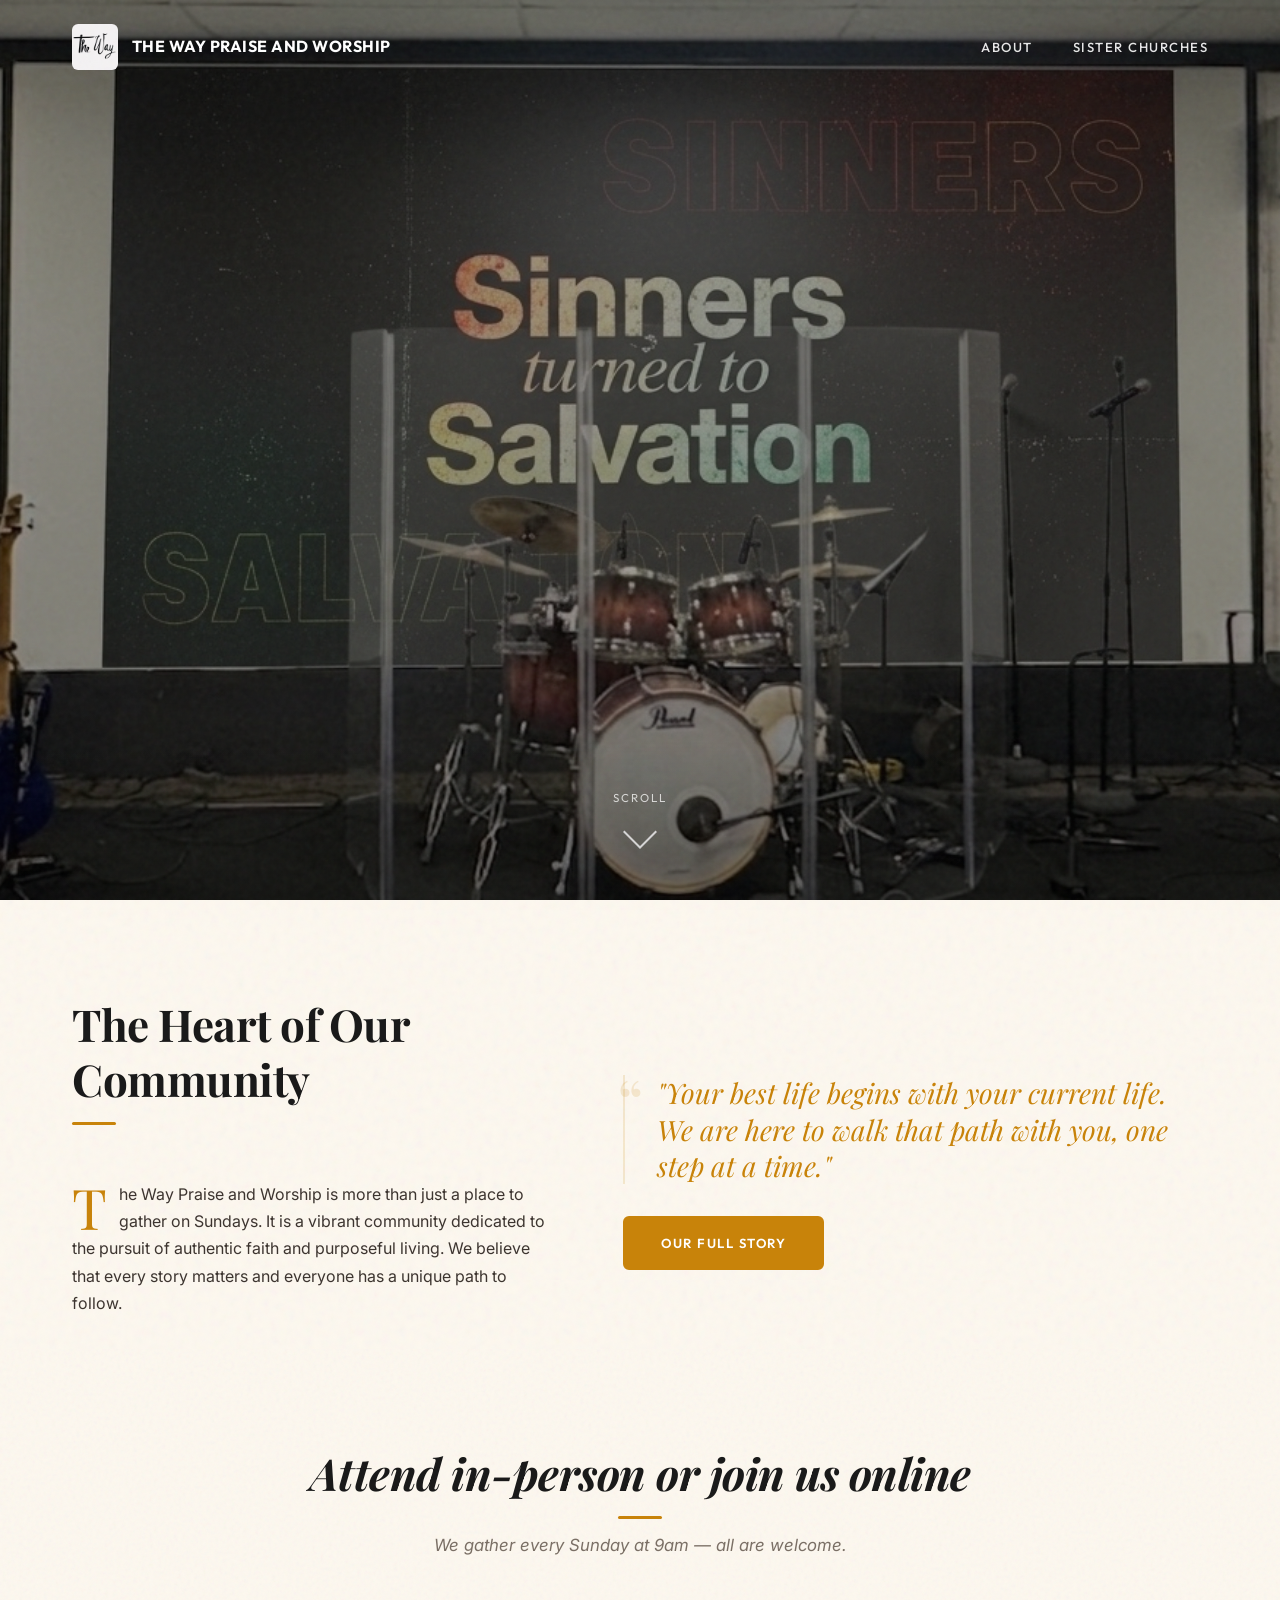
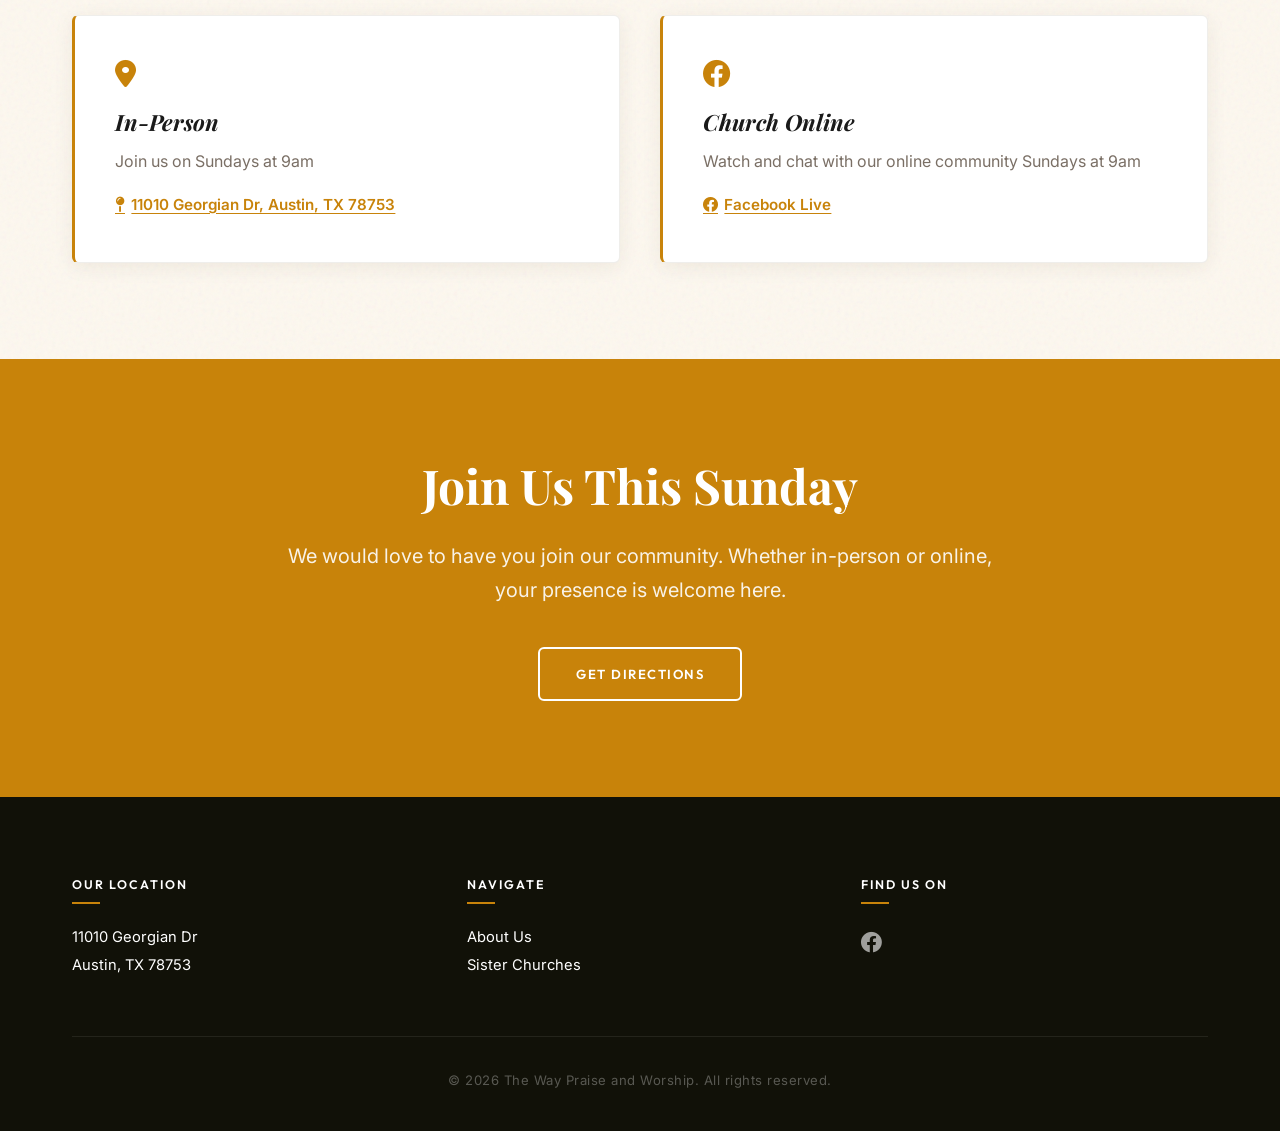
==== commit 7d6a3758: "raw html bug fix" ====
--- a/index.html
+++ b/index.html
@@ -114,7 +114,7 @@
                     </a>
                 </div>
             </div>
-        </section>ion>
+        </section>
 
     </main>
 
